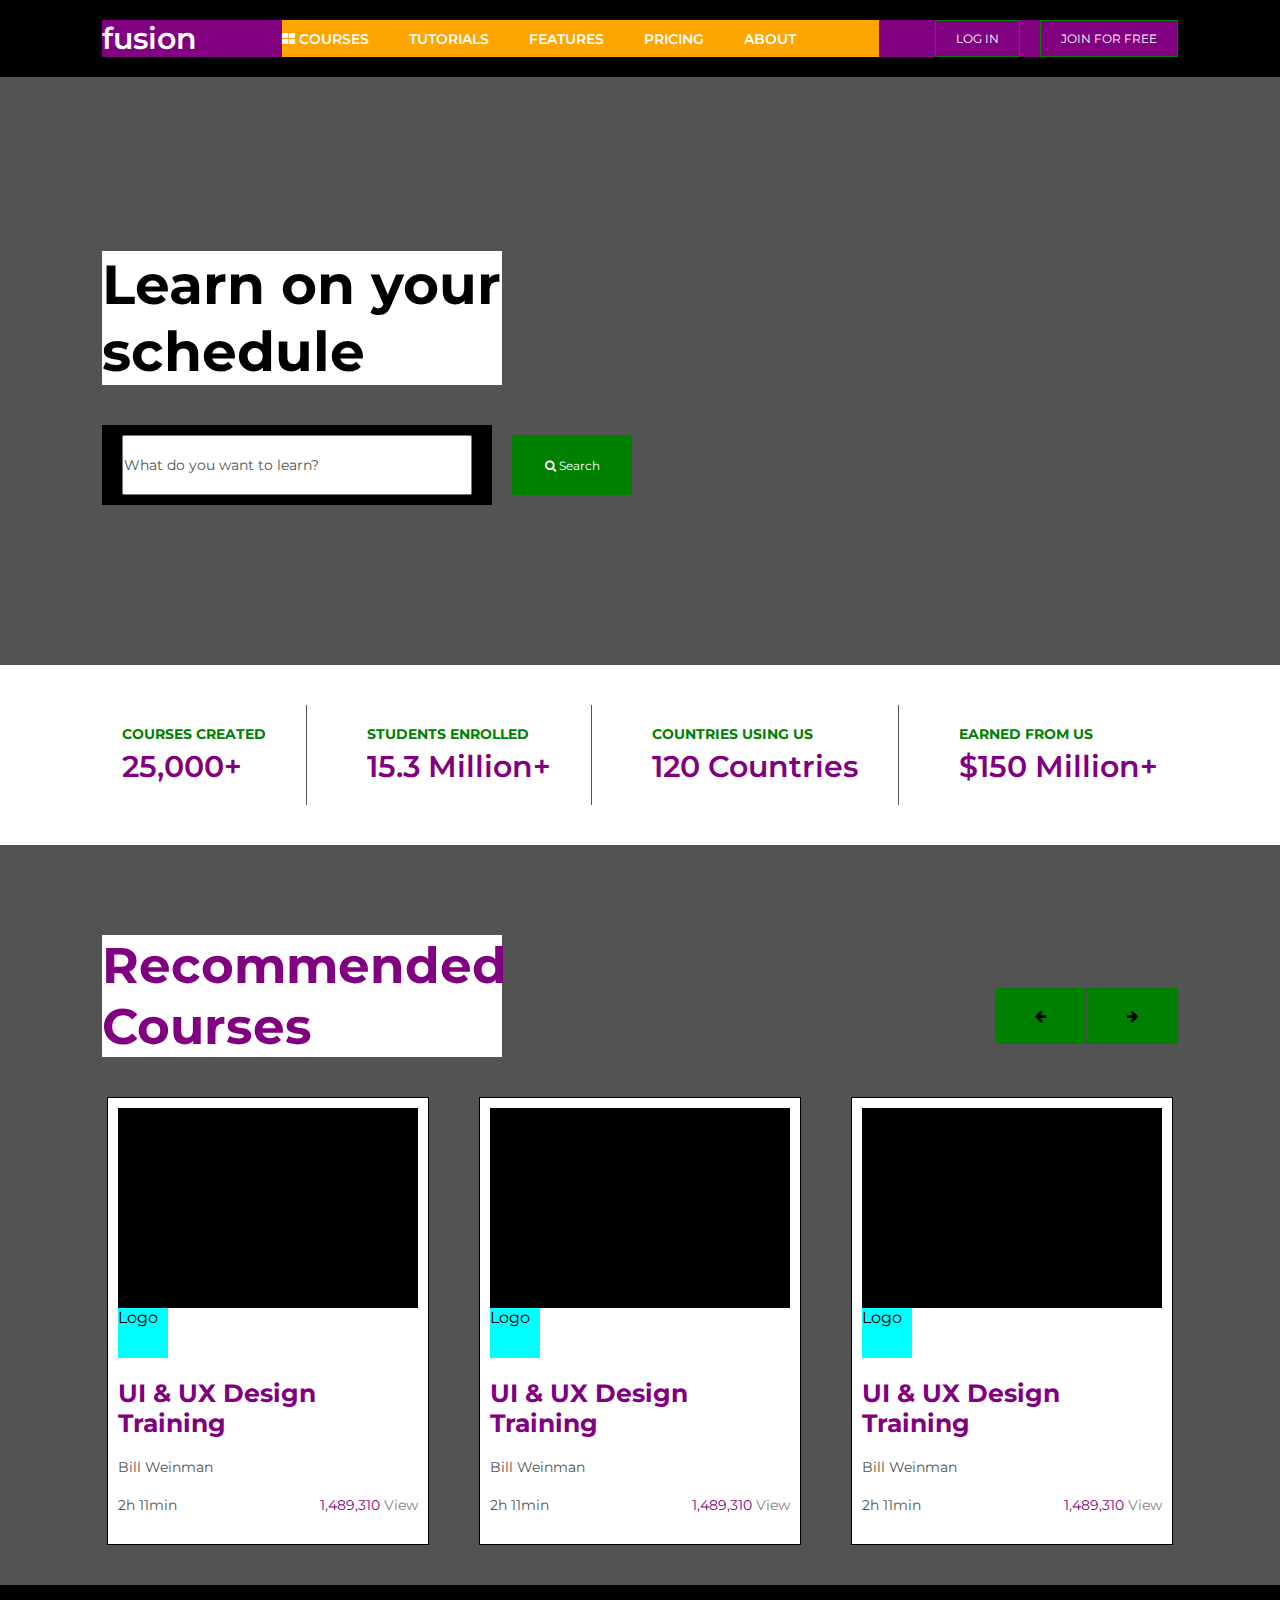
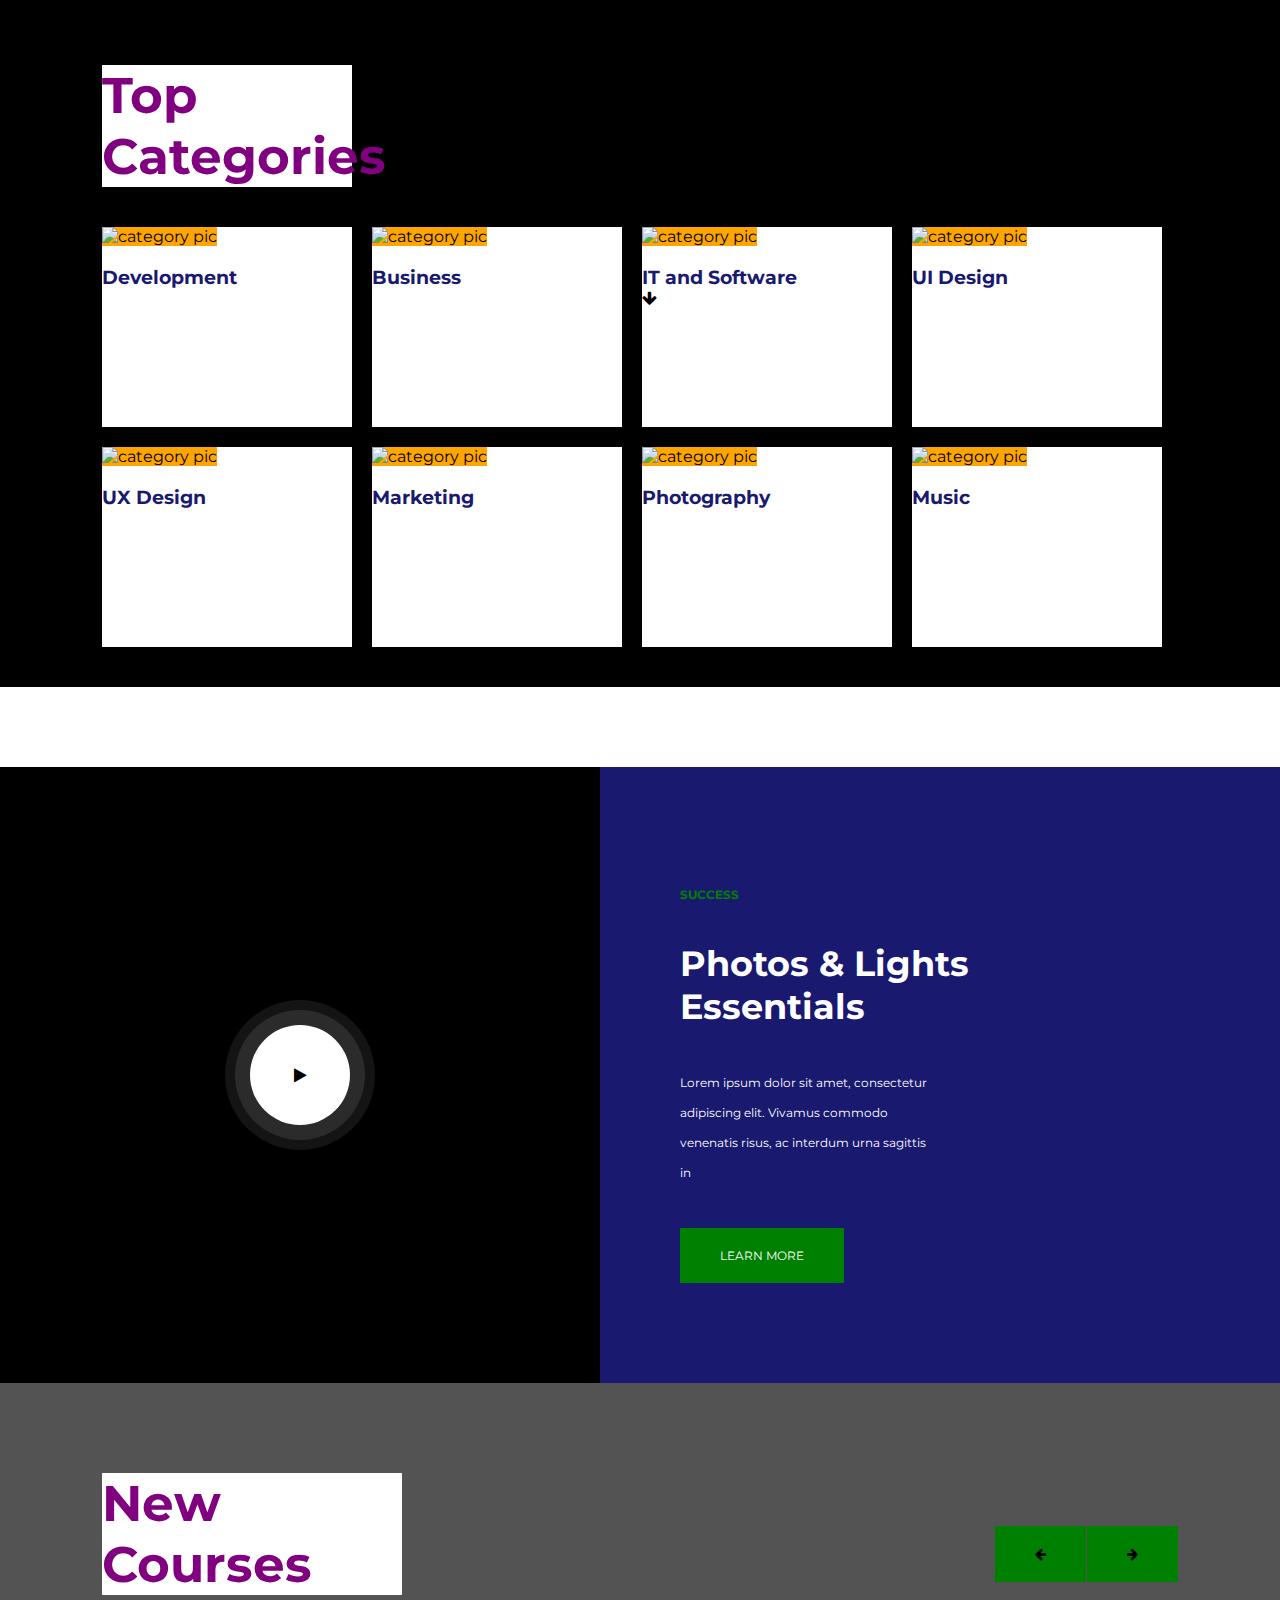
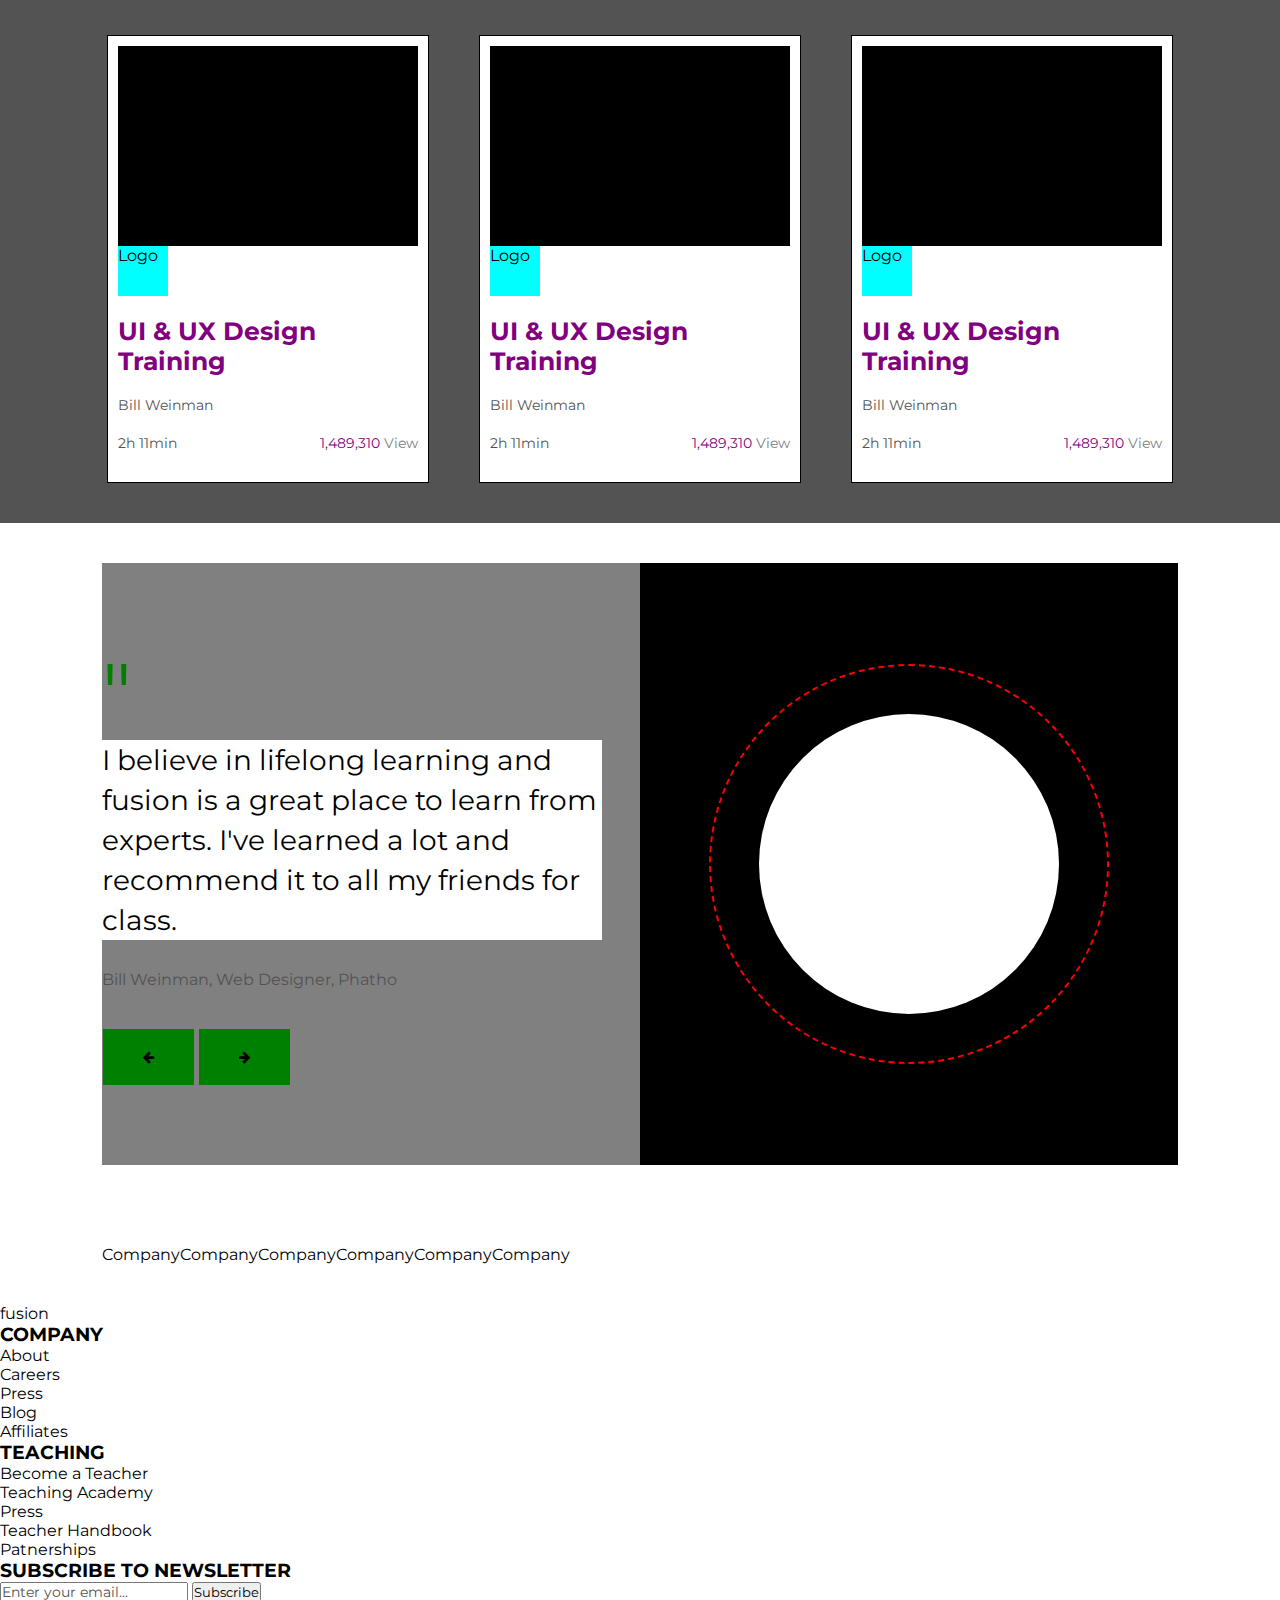
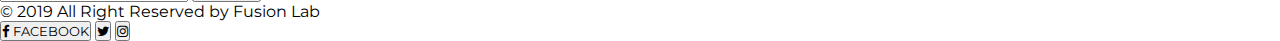
==== index.html @ 5fcda912 "feat: css additions" ====
<!DOCTYPE html>
<html>

<head>
    <meta charset="UTF-8" />
    <meta name="viewport" content="width=device-width, initial-scale=1.0" />
    <meta http-equiv="refresh" content="3" />
    <!-- Fonts -->
    <link rel="preconnect" href="https://fonts.googleapis.com">
    <link rel="preconnect" href="https://fonts.gstatic.com" crossorigin>
    <link href="https://fonts.googleapis.com/css2?family=Montserrat:wght@100;200;400;600&display=swap" rel="stylesheet">
    <!-- FontAwesome Icons-->
    <link rel="stylesheet" href="https://cdnjs.cloudflare.com/ajax/libs/font-awesome/4.7.0/css/font-awesome.min.css">
    <!-- CSS -->
    <link rel="stylesheet" href="css/index.css">

    <title>Fusion</title>
</head>

<body>
    <header>
        <nav>
            <div class="nav__div1">
                fusion
            </div>
            <div class="nav__links">
                <ul>
                    <li><span><i class="fa fa-th-large" aria-hidden="true"></i> COURSES</span></li>
                    <li>TUTORIALS</li>
                    <li>FEATURES</li>
                    <li>PRICING</li>
                    <li>ABOUT</li>
                    <li></li>
                </ul>
            </div>
            <div class="nav__buttons">
                <button>LOG IN</button>
                <button>JOIN FOR FREE</button>
            </div>
        </nav>
    </header>

    <section class="hero-section">
        <h1>Learn on your schedule</h1>
        <div class="hero-section__search-input">
            <div>
                <input type="text" placeholder="What do you want to learn?">
            </div>
            <button><i class="fa fa-search" aria-hidden="true"></i> Search</button>
        </div>
    </section>

    <section class="achieved-section">
        <div class="achieved-section__div1">
            <h4>COURSES CREATED</h4>
            <p>25,000+</p>
        </div>
        <div class="divider"></div>
        <div class="achieved-section__div1">
            <h4>STUDENTS ENROLLED</h4>
            <p>15.3 Million+</p>
        </div>
        <div class="divider"></div>
        <div class="achieved-section__div1">
            <h4>COUNTRIES USING US</h4>
            <p>120 Countries</p>
        </div>
        <div class="divider"></div>
        <div class="achieved-section__div1">
            <h4>EARNED FROM US</h4>
            <p>$150 Million+
            </p>
        </div>

    </section>

    <section class="recommended-section">
        <div class="recommended__slider-top">
            <h2>Recommended Courses</h2>
            <div>
                <button><i class="fa fa-arrow-left" aria-hidden="true"></i></button>
                <button><i class="fa fa-arrow-right" aria-hidden="true"></i></button>
            </div>
        </div>
        <div class="recommended__courses-slide">
            <div class="recommended__course-div">
                <div class="recommended__image">Image</div>
                <div class="recommended__logo">Logo</div>
                <div class="recommended__details">
                    <h3>UI & UX Design Training</h3>
                    <p>Bill Weinman</p>
                    <div>
                        <p>2h 11min</p>
                        <p style="color: purple;">1,489,310 <span style="color: gray;">View</span></p>
                    </div>
                </div>
            </div>
            <div class="recommended__course-div" style="margin: 0px 50px;">
                <div class="recommended__image">Image</div>
                <div class="recommended__logo">Logo</div>
                <div class="recommended__details">
                    <h3>UI & UX Design Training</h3>
                    <p>Bill Weinman</p>
                    <div>
                        <p>2h 11min</p>
                        <p style="color: purple;">1,489,310 <span style="color: gray;">View</span></p>
                    </div>
                </div>
            </div>
            <div class="recommended__course-div">
                <div class="recommended__image">Image</div>
                <div class="recommended__logo">Logo</div>
                <div class="recommended__details">
                    <h3>UI & UX Design Training</h3>
                    <p>Bill Weinman</p>
                    <div>
                        <p>2h 11min</p>
                        <p style="color: purple;">1,489,310 <span style="color: gray;">View</span></p>
                    </div>
                </div>
            </div>
        </div>
    </section>

    <section class="top-categories">
        <h2>Top Categories</h2>
        <div class="top-categries__grid-div">
            <div class="top-categries__card">
                <img src="images/category1.png" alt="category pic">
                <h3>Development</h3>
            </div>
            <div class="top-categries__card">
                <img src="images/category2.png" alt="category pic">
                <h3>Business</h3>
            </div>
            <div class="top-categries__card">
                <img src="images/category3.png" alt="category pic">
                <h3>IT and Software</h3>
                <div><i class="fa fa-arrow-down" aria-hidden="true"></i></div>
            </div>
            <div class="top-categries__card">
                <img src="images/category4.png" alt="category pic">
                <h3>UI Design</h3>
            </div>
            <div class="top-categries__card">
                <img src="images/category5.png" alt="category pic">
                <h3>UX Design</h3>
            </div>
            <div class="top-categries__card">
                <img src="images/category6.png" alt="category pic">
                <h3>Marketing</h3>
            </div>
            <div class="top-categries__card">
                <img src="images/category7.png" alt="category pic">
                <h3>Photography</h3>
            </div>
            <div class="top-categries__card">
                <img src="images/category8.png" alt="category pic">
                <h3>Music</h3>
            </div>
        </div>
    </section>

    <section class="sample-course">
        <div class="sample-course__div1">
            <div class="sample-course__play1">
                <div class="sample-course__play2">
                    <div class="sample-course__play3">
                        <i class="fa fa-play" aria-hidden="true"></i>
                    </div>
                </div>
            </div>
        </div>
        <div class="sample-course__div2">
            <h3>SUCCESS</h3>
            <h2>Photos & Lights Essentials</h2>
            <p>Lorem ipsum dolor sit amet, consectetur adipiscing elit.
                Vivamus commodo venenatis risus, ac interdum urna sagittis in</p>
            <button>LEARN MORE</button>
        </div>
    </section>

    <section class="new-courses-section">
        <div class="new-courses__slider-top">
            <h2>New Courses</h2>
            <div>
                <button><i class="fa fa-arrow-left" aria-hidden="true"></i></button>
                <button><i class="fa fa-arrow-right" aria-hidden="true"></i></button>
            </div>
        </div>
        <div class="new-courses__courses-slide">
            <div class="new-courses__course-div">
                <div class="new-courses__image">Image</div>
                <div class="new-courses__logo">Logo</div>
                <div class="new-courses__details">
                    <h3>UI & UX Design Training</h3>
                    <p>Bill Weinman</p>
                    <div>
                        <p>2h 11min</p>
                        <p style="color: purple;">1,489,310 <span style="color: gray;">View</span></p>
                    </div>
                </div>
            </div>
            <div class="new-courses__course-div" style="margin: 0px 50px;">
                <div class="new-courses__image">Image</div>
                <div class="new-courses__logo">Logo</div>
                <div class="new-courses__details">
                    <h3>UI & UX Design Training</h3>
                    <p>Bill Weinman</p>
                    <div>
                        <p>2h 11min</p>
                        <p style="color: purple;">1,489,310 <span style="color: gray;">View</span></p>
                    </div>
                </div>
            </div>
            <div class="new-courses__course-div">
                <div class="new-courses__image">Image</div>
                <div class="new-courses__logo">Logo</div>
                <div class="new-courses__details">
                    <h3>UI & UX Design Training</h3>
                    <p>Bill Weinman</p>
                    <div>
                        <p>2h 11min</p>
                        <p style="color: purple;">1,489,310 <span style="color: gray;">View</span></p>
                    </div>
                </div>
            </div>
        </div>
    </section>

    <section class="testimonial">
        <div class="testimonial__div1">
            <div id="quotes">"</div>
            <p>I believe in lifelong learning and fusion is a great place to learn
                from experts. I've learned a lot and recommend it to all my friends for class.

            </p>
            <div class="testimonial__user">Bill Weinman, Web Designer, Phatho</div>
            <div class="testimonial__buttons">
                <button><i class="fa fa-arrow-left" aria-hidden="true"></i></button>
                <button><i class="fa fa-arrow-right" aria-hidden="true"></i></button>
            </div>
        </div>
        <div class="testimonial__div2">
            <div class="testimonial__img-div1">
                <div class="testimonial__img-div2">

                </div>
            </div>
        </div>
    </section>

    <section class="companies">
        <div>Company</div>
        <div>Company</div>
        <div>Company</div>
        <div>Company</div>
        <div>Company</div>
        <div>Company</div>
    </section>


    <footer>
        <div class="footer__top">
            <div class="footer__div1">fusion</div>
            <div class="footer__div2">
                <h3>COMPANY</h3>
                <ul>
                    <li>About</li>
                    <li>Careers</li>
                    <li>Press</li>
                    <li>Blog</li>
                    <li>Affiliates</li>
                </ul>
            </div>
            <div class="footer__div3">
                <h3>TEACHING</h3>
                <ul>
                    <li>Become a Teacher</li>
                    <li>Teaching Academy</li>
                    <li>Press</li>
                    <li>Teacher Handbook</li>
                    <li>Patnerships</li>
                </ul>
            </div>
            <div>
                <h3>SUBSCRIBE TO NEWSLETTER</h3>
                <div>
                    <input type="email" placeholder="Enter your email...">
                    <button>Subscribe</button>
                </div>
            </div>
        </div>
        <div class="footer__bottom">
            <div>&copy 2019 All Right Reserved by <span>Fusion Lab</span></div>
            <button><span><i class="fa fa-facebook" aria-hidden="true"></i></span> FACEBOOK</button>
            <button><i class="fa fa-twitter" aria-hidden="true"></i></button>
            <button><i class="fa fa-instagram" aria-hidden="true"></i></button>
        </div>
    </footer>
</body>

</html>
---- css/index.css ----
*{
    padding: 0;
    margin: 0;
    box-sizing: border-box;
    font-family: 'Montserrat', sans-serif;
}
section{
    height: fit-content;
    padding: 40px 8vw;
}
header{
    padding: 20px 8vw;
    background-color: black;
    height: fit-content;
}

/* ####################### NAV SECTION ############### */
nav{
    display: flex;
    background-color: purple;
}
.nav__div1{
    flex: 0.3;
    color: #fff;
    font-size: 30px;
    font-weight: 600;
}
.nav__links{
    flex: 1;
    color: #fff;
    display: flex;
    background-color: orange;
}
.nav__links ul{
    display: flex;
    list-style: none;
    align-items: center;
}
.nav__links ul li{
    margin-right: 40px;
    font-weight: 600;
    font-size: 14px;
}
.nav__buttons{
    flex: 0.5;
    display: flex;
    align-items: center;
    justify-content: end;
}
.nav__buttons button{
    margin-left: 20px;
    padding: 10px 20px;
    border: 1px solid green;
    font-size: 12px;
    color: white;
    background-color: transparent;
}
/* ####################### HERO SECTION ############# */
.hero-section{
    background-color: #535353;
    height: fit-content;
}
.hero-section h1{
    background-color: #fff;
    font-size: 55px;
    margin-bottom: 40px;
    width: 400px;
    margin-top: 134px;
}
.hero-section__search-input{
    display: flex;
    align-items: center;
    margin-bottom: 120px;
}
.hero-section__search-input div{
    background-color: black;
    height: fit-content;
    padding: 10px 20px;
    margin-right: 20px;
}
.hero-section__search-input div input{
    height: 60px;
    width: 350px;
}
::placeholder{
    color: #535353;
    font-size: 14px;
}

.hero-section__search-input button{
    color: #fff;
    font-size: 12px;
    background-color: green;
    border: 0px;
    width: 120px;
    height: 60px;
}

/* ################### ACHIEVED SECTION ############### */
.achieved-section{
    /* background-color: #ccc; */
    display: flex;
    justify-content: space-evenly;
}

.achieved-section__div1 h4{
    color: green;
    font-size: 14px;
    margin-bottom: 5px;
    margin-top: 20px;
}
.achieved-section__div1 p{
    color: purple;
    font-size: 30px;
    font-weight: 600;

}
.divider{
    height: 50px;
    width: 1px;
    background-color: #535353;
    height: 100px;
    margin: 0px 40px 0px 20px;
}
/* ####################### RECOMMENDED SECTION ############### */
.recommended-section{
    background-color: #535353;
}
.recommended__slider-top{
    display: flex;
    justify-content: space-between;
    margin-top: 50px;
}
.recommended__slider-top h2{
    color: purple;
    font-size: 50px;
    width: 400px;
    background-color: #fff;
    margin-bottom: 40px;
}
.recommended__slider-top div button{
    padding: 20px 40px;
    background-color: green;
    border: 0px;
    margin-left:1px;
}
.recommended__slider-top div{
    display:  flex;
    align-items: center;
}
.recommended__courses-slide{
    display: flex;
    justify-content: center;
}

.recommended__course-div{
    padding: 10px;
    border: 1px solid #000;
    background-color: #fff;

}
.recommended__image{
    background-color: #000;
    height: 200px;
    width: 300px;
}
.recommended__logo{
    background-color: aqua;
    width: 50px;
    height: 50px;
}
.recommended__details h3{
    margin-top: 20px;
    margin-bottom: 20px;
    color: purple;
    font-size: 25px;
    width: 200px;
}
.recommended__details p{
    margin-bottom: 20px;
    color: #535353;
    font-size: 14px;

}
.recommended__details div{
    display: flex;
    justify-content: space-between;
}

/* ################## TOP CATEGORIES ################ */
.top-categories{
    background-color: black;
    padding-top: 80px;
}
.top-categories h2{
    color: purple;
    font-size: 50px;
    background-color: #fff;
    width: 250px;
    margin-bottom: 40px;
}
.top-categries__grid-div{
    display: grid;
    grid-template-columns: 250px 250px 250px 250px;
    grid-template-rows: 200px 200px;
    gap: 20px;
}
.top-categries__card{
    background-color: #fff;

}
.top-categries__card img{
    background-color: orange;
    width: 50px;
    height: 50px;
    margin-bottom: 20px;
}
.top-categries__card h3{
    color: midnightblue;

}

/* ################### SAMPLE COURSE ###################### */
.sample-course{
    margin-top: 80px;
    background-color: purple;
    display: flex;
    padding: 0px;
}
.sample-course__div1{
    flex: 1;
    background-color: #000;
    display: flex;
    align-items: center;
    justify-content: center;
}
.sample-course__play1{
    width: 150px;
    height: 150px;
    border-radius: 150px;
    background-color: rgba(255,255,255, 0.08);
    display: flex;
    align-items: center;
    justify-content: center;
}
.sample-course__play2{
    width: 130px;
    height: 130px;
    border-radius: 130px;
    background-color: rgba(255,255,255, 0.1);
    display: flex;
    align-items: center;
    justify-content: center;
}
.sample-course__play3{
    width: 100px;
    height: 100px;
    border-radius: 100px;
    background-color: rgba(255,255,255, 1);
    display: flex;
    align-items: center;
    justify-content: center;
}
.sample-course__div2{
    flex: 1;
    background-color: midnightblue;
    padding-left: 80px;
}
.sample-course__div2 h3{
    color: green;
    margin-top: 120px;
    font-size: 12px;
    margin-bottom: 40px;
}
.sample-course__div2 h2{
    color: #fff;
    margin-top: 30px;
    font-size: 35px;
    margin-bottom: 40px;
    width: 300px;
}
.sample-course__div2 p{
    color: #fff;
    font-size: 12px;
    margin-bottom: 40px;
    line-height: 30px;
    width: 250px;
}
.sample-course__div2 button{
    color: #fff;
    font-size: 12px;
    margin-bottom: 100px;
    background-color: green;
    padding: 20px 40px;
    border: 0px;
}

/* ####################### NEW COURSES SECTION ############### */
.new-courses-section{
    background-color: #535353;
}
.new-courses__slider-top{
    display: flex;
    justify-content: space-between;
    margin-top: 50px;
}
.new-courses__slider-top h2{
    color: purple;
    font-size: 50px;
    width: 300px;
    background-color: #fff;
    margin-bottom: 40px;
}
.new-courses__slider-top div button{
    padding: 20px 40px;
    background-color: green;
    border: 0px;
    margin-left:1px;
}
.new-courses__slider-top div{
    display:  flex;
    align-items: center;
}
.new-courses__courses-slide{
    display: flex;
    justify-content: center;
}

.new-courses__course-div{
    padding: 10px;
    border: 1px solid #000;
    background-color: #fff;

}
.new-courses__image{
    background-color: #000;
    height: 200px;
    width: 300px;
}
.new-courses__logo{
    background-color: aqua;
    width: 50px;
    height: 50px;
}
.new-courses__details h3{
    margin-top: 20px;
    margin-bottom: 20px;
    color: purple;
    font-size: 25px;
    width: 200px;
}
.new-courses__details p{
    margin-bottom: 20px;
    color: #535353;
    font-size: 14px;

}
.new-courses__details div{
    display: flex;
    justify-content: space-between;
}

/* ################# TESTIMONIAL SECTION ########## */
.testimonial{
    /* background-color: #000; */
    display: flex;

}
.testimonial__div1{
    flex: 1;
    background-color: gray;
}
.testimonial__div2{
    flex: 1;
    background-color: #000;
}

#quotes{
    font-size: 80px;
    color: green;
    margin-top: 80px;
}
.testimonial__div1 p{
    font-size: 28px;
    line-height: 40px;
    background-color: #fff;
    width: 500px;
    margin-bottom: 30px;
}
.testimonial__user{
    color: #535353;
    font-size: 16px;
    margin-bottom: 40px;
}
.testimonial__buttons button{
    padding: 20px 40px;
    background-color: green;
    border: 0px;
    margin-left:1px;
    margin-bottom: 80px;
}
.testimonial__div2{
    display: flex;
    align-items: center;
    justify-content: center;
}
.testimonial__img-div1{
    width: 400px;
    height: 400px;
    border-radius: 400px;
    border: 2px dashed red;
    display: flex;
    align-items: center;
    justify-content: center;
}
.testimonial__img-div2{
    width: 300px;
    height: 300px;
    border-radius: 300px;
    background-color: rgba(255,255,255, 1);
}

/* ################### COMPANIES SECTION ############## */
.companies{
    display: flex;
}
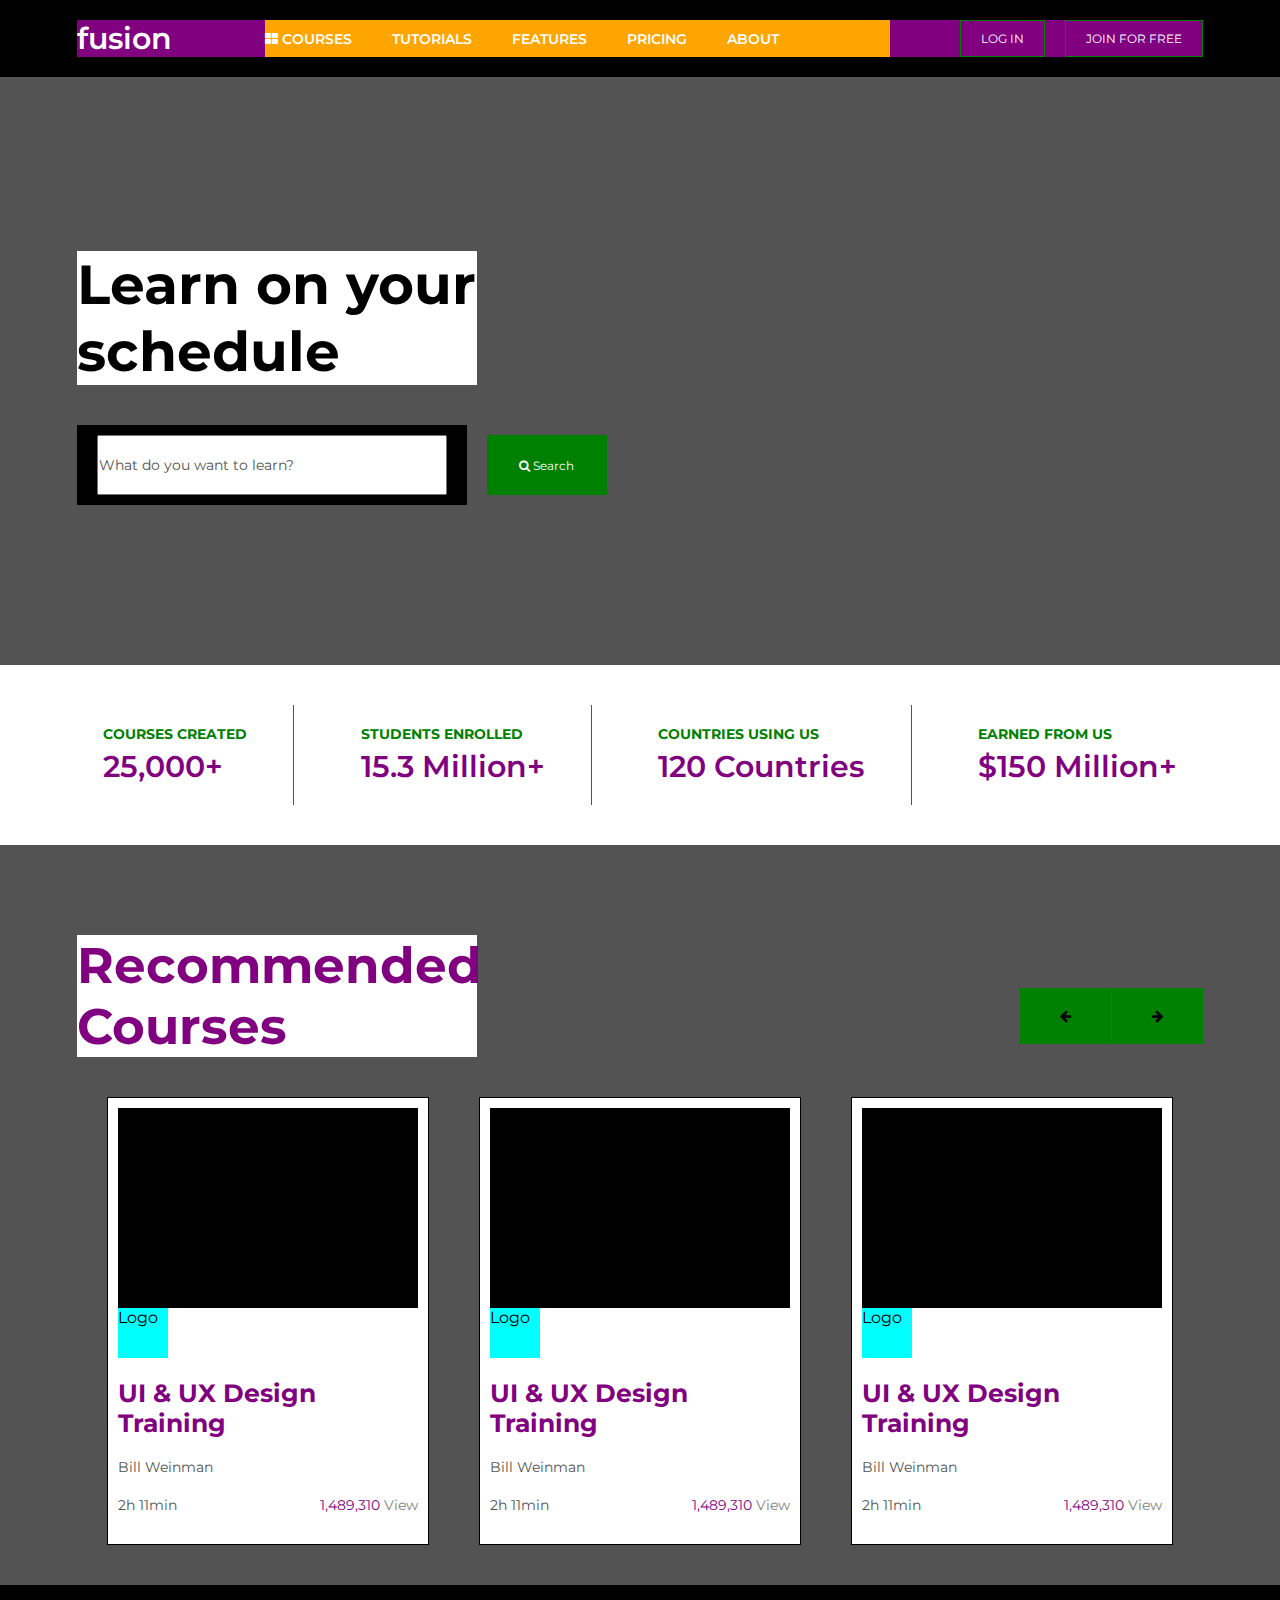
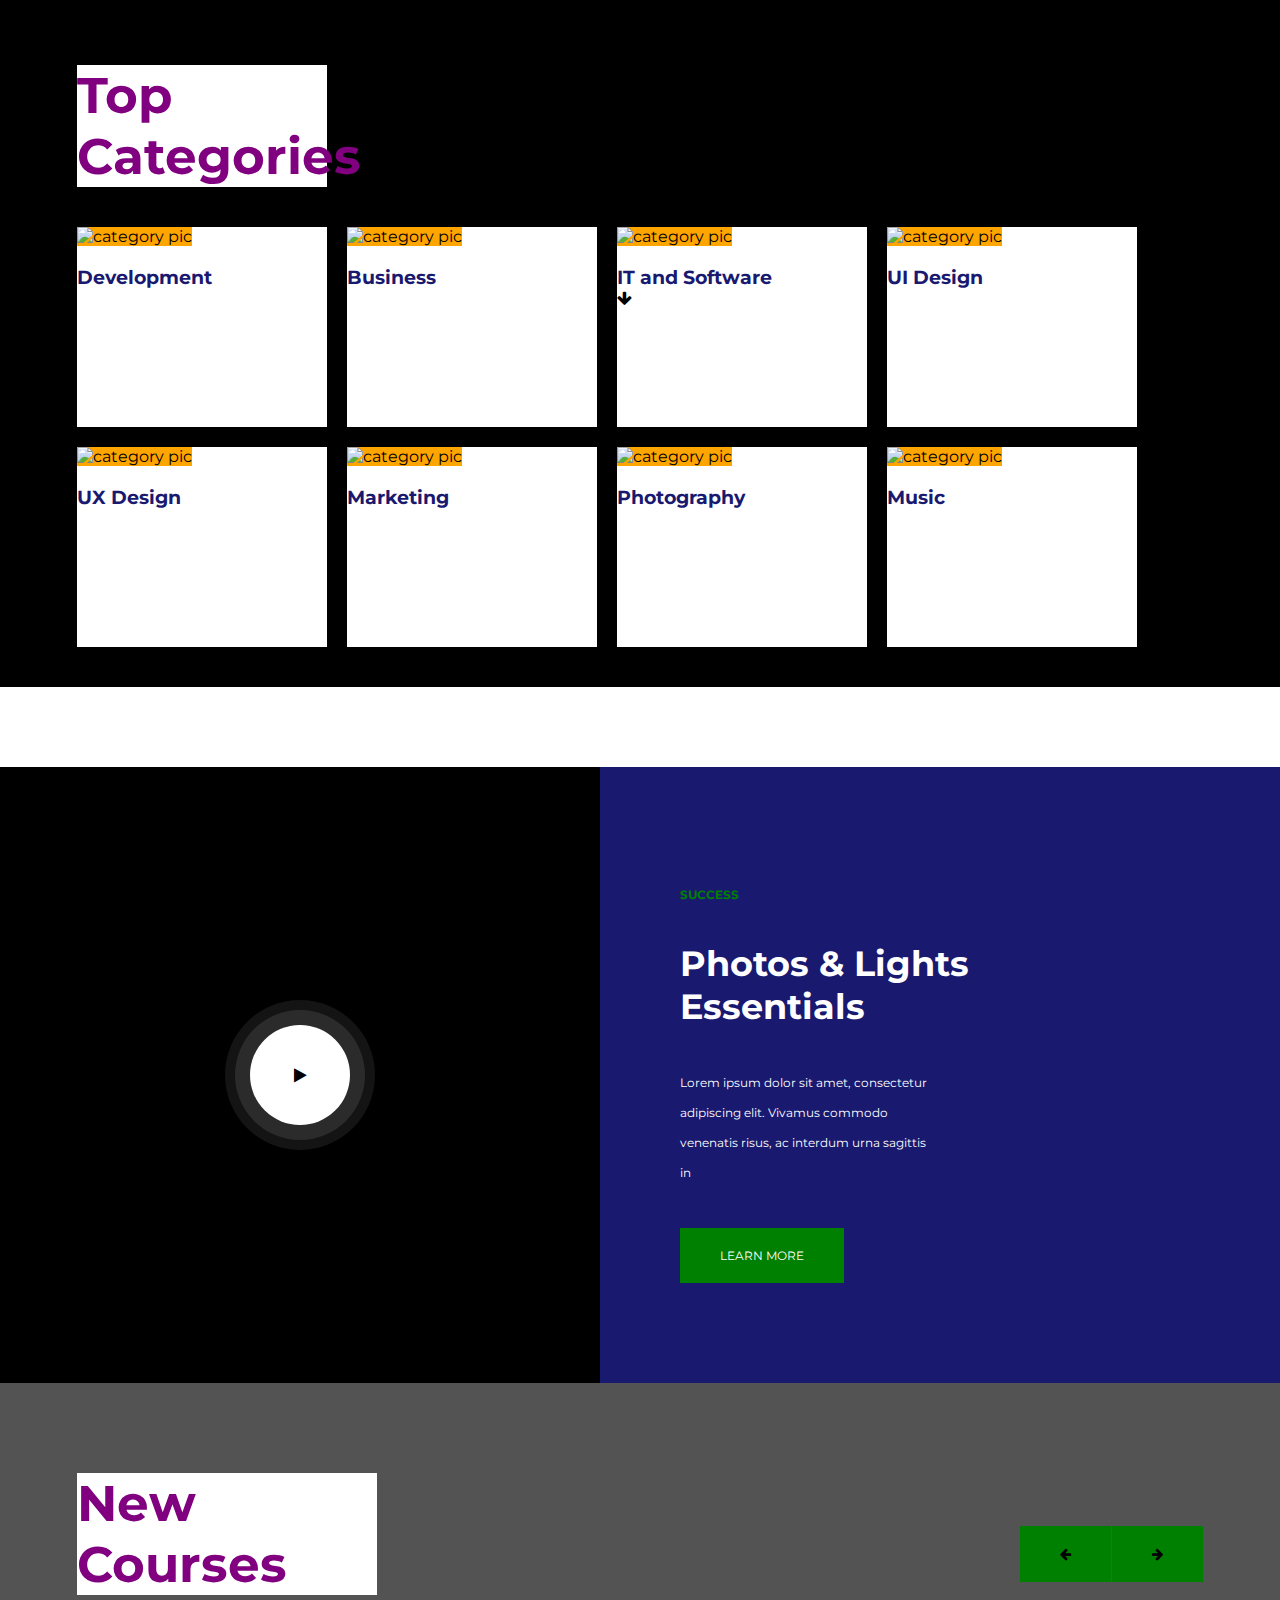
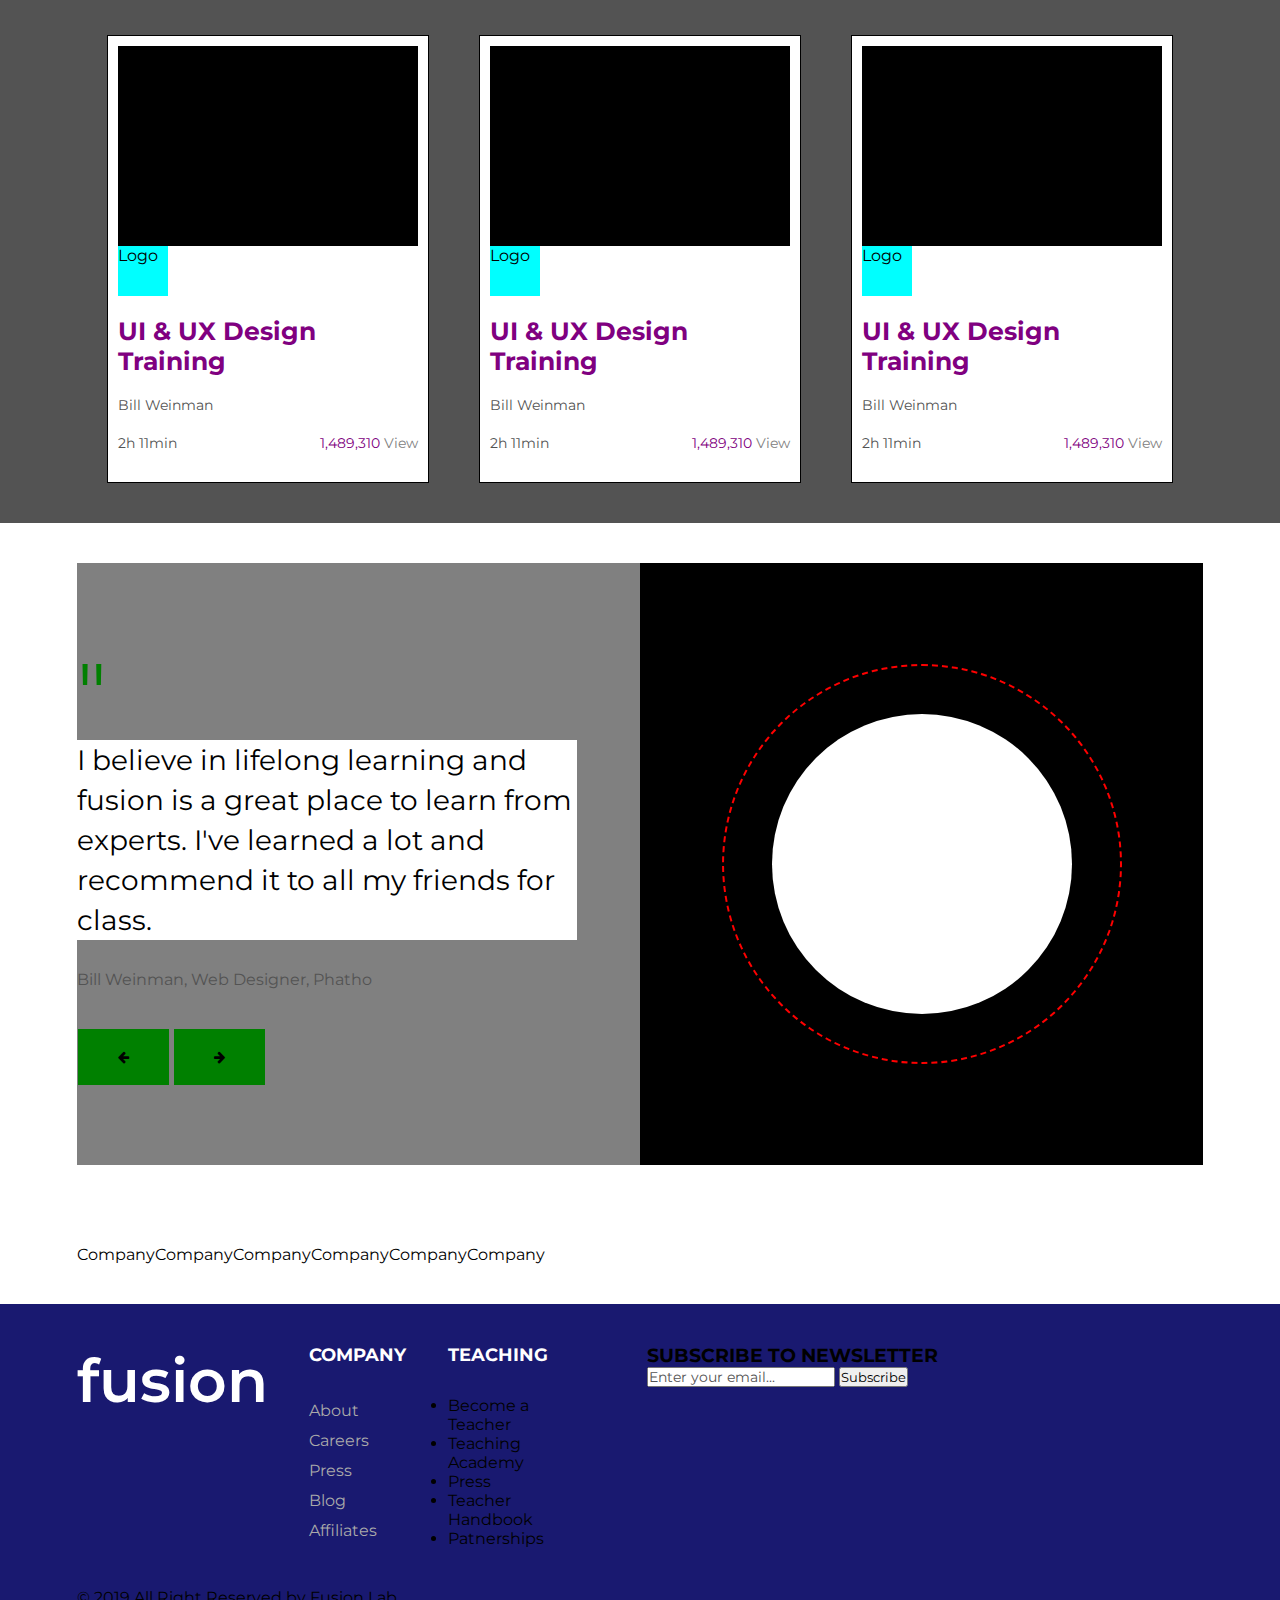
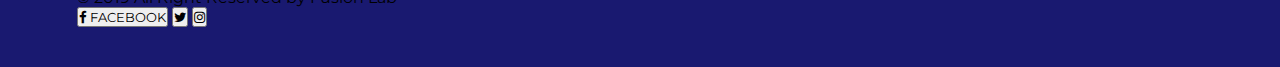
==== commit 66f459fc: "css additions" ====
--- a/index.html
+++ b/index.html
@@ -283,7 +283,7 @@
                     <li>Patnerships</li>
                 </ul>
             </div>
-            <div>
+            <div class="footer__div4">
                 <h3>SUBSCRIBE TO NEWSLETTER</h3>
                 <div>
                     <input type="email" placeholder="Enter your email...">
--- a/css/index.css
+++ b/css/index.css
@@ -6,10 +6,10 @@
 }
 section{
     height: fit-content;
-    padding: 40px 8vw;
+    padding: 40px 6vw;
 }
 header{
-    padding: 20px 8vw;
+    padding: 20px 6vw;
     background-color: black;
     height: fit-content;
 }
@@ -423,4 +423,45 @@
 /* ################### COMPANIES SECTION ############## */
 .companies{
     display: flex;
+}
+
+/* ######################## FOOTER ################################  */
+footer{
+    padding: 40px 6vw;
+    background-color: midnightblue;
+}
+.footer__top{
+    display: flex;
+    margin-bottom: 40px;
+}
+.footer__div1{
+    flex: 0.25;
+    color: #fff;
+    font-size: 60px;
+    font-weight: 600;
+}
+.footer__div2{
+    flex: 0.15;
+}
+.footer__div2 h3{
+    color: #fff;
+    font-size: 18px;
+    margin-bottom: 30px;
+}
+.footer__div2 ul{
+    color: #aaa;
+    list-style: none;
+    line-height: 30px;
+}
+.footer__div3{
+    flex: 0.15;
+    margin-right: 60px;
+}
+.footer__div3 h3{
+    color: #fff;
+    margin-bottom: 30px;
+    font-size: 18px;
+}
+.footer__div4{
+    flex: 0.6;
 }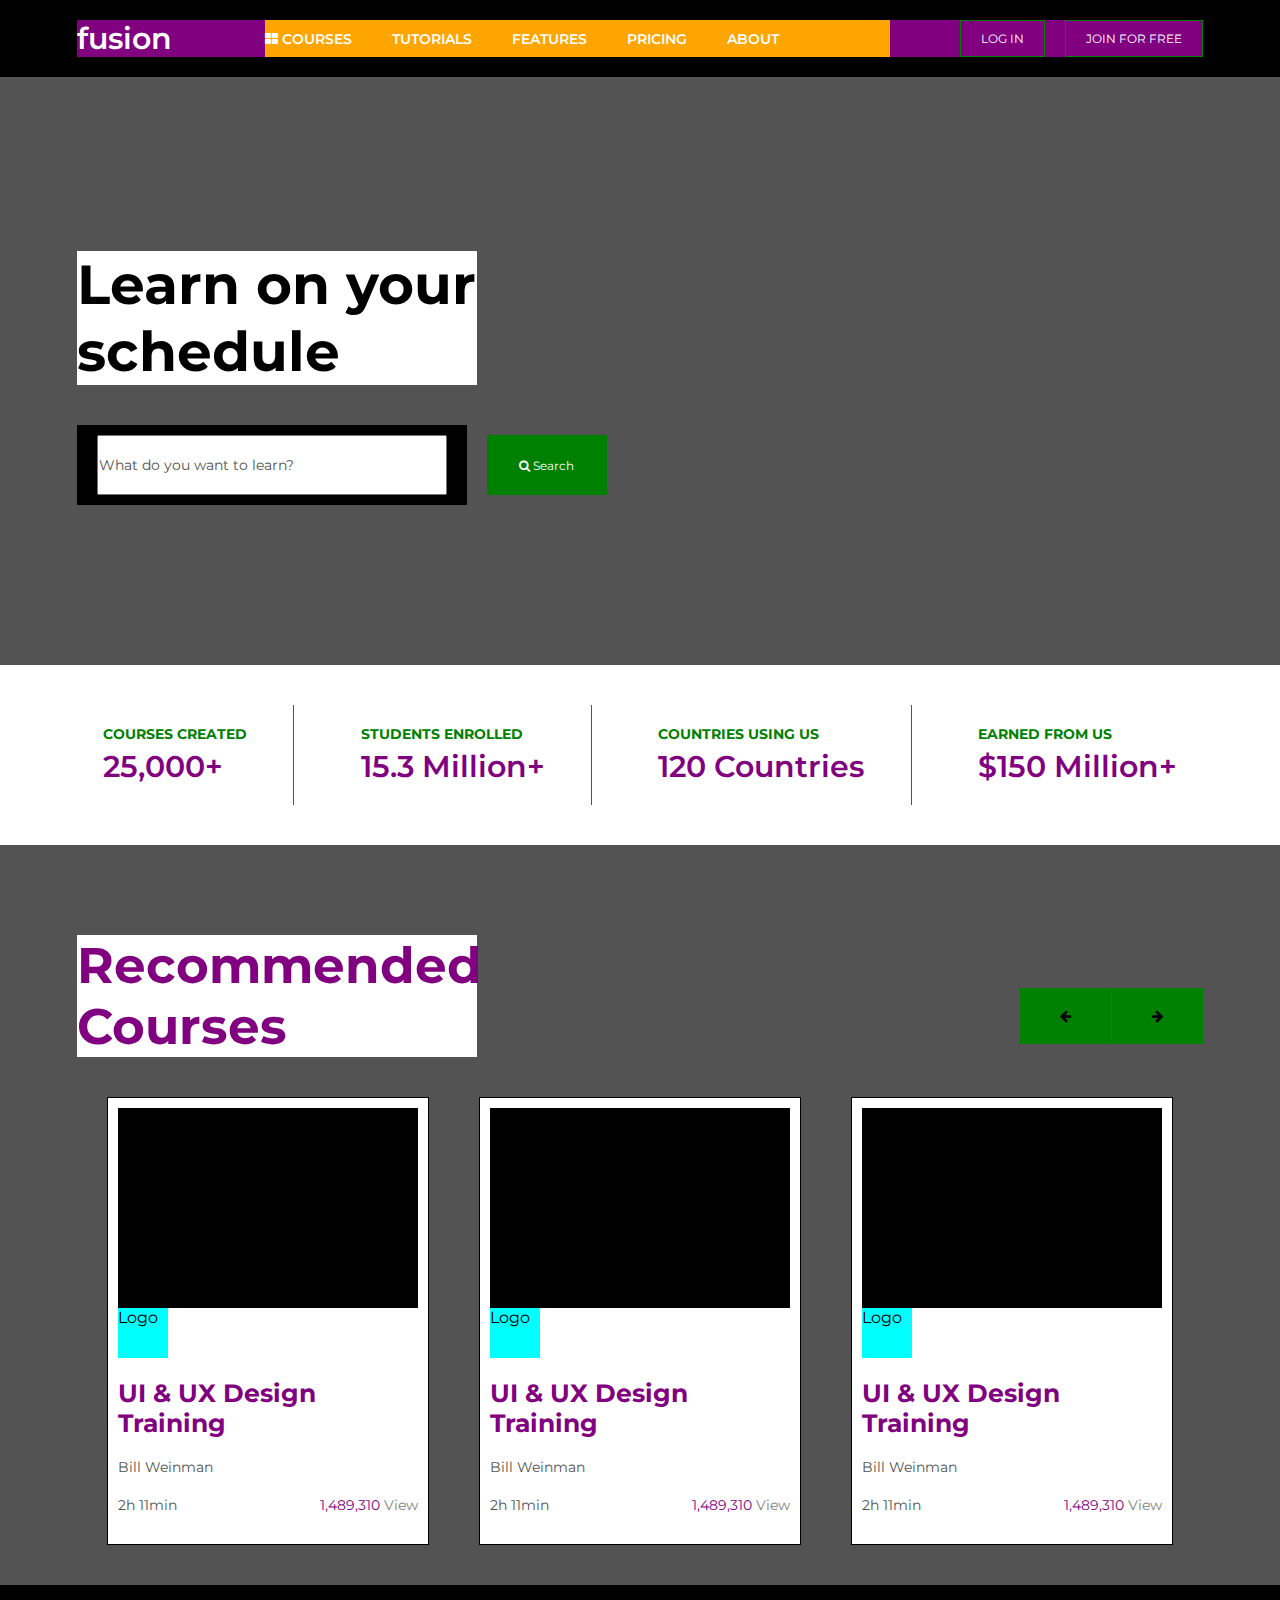
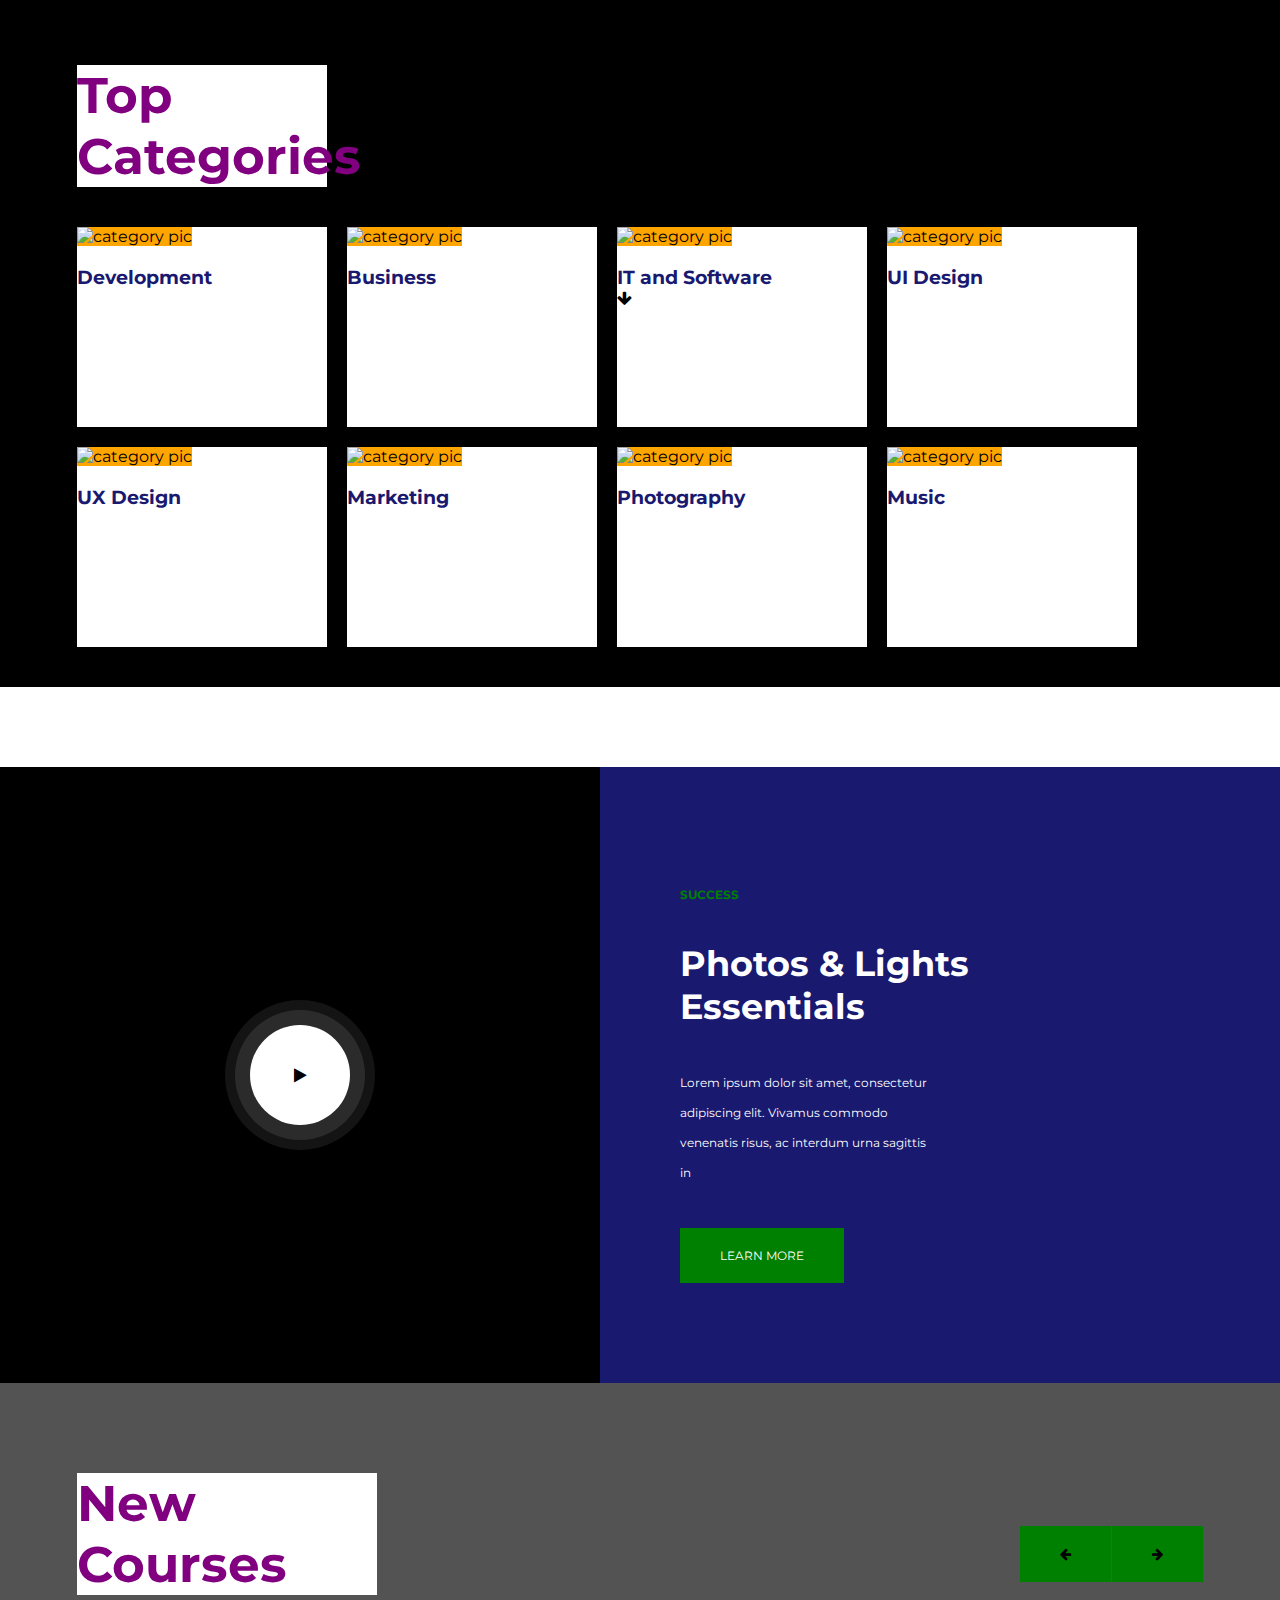
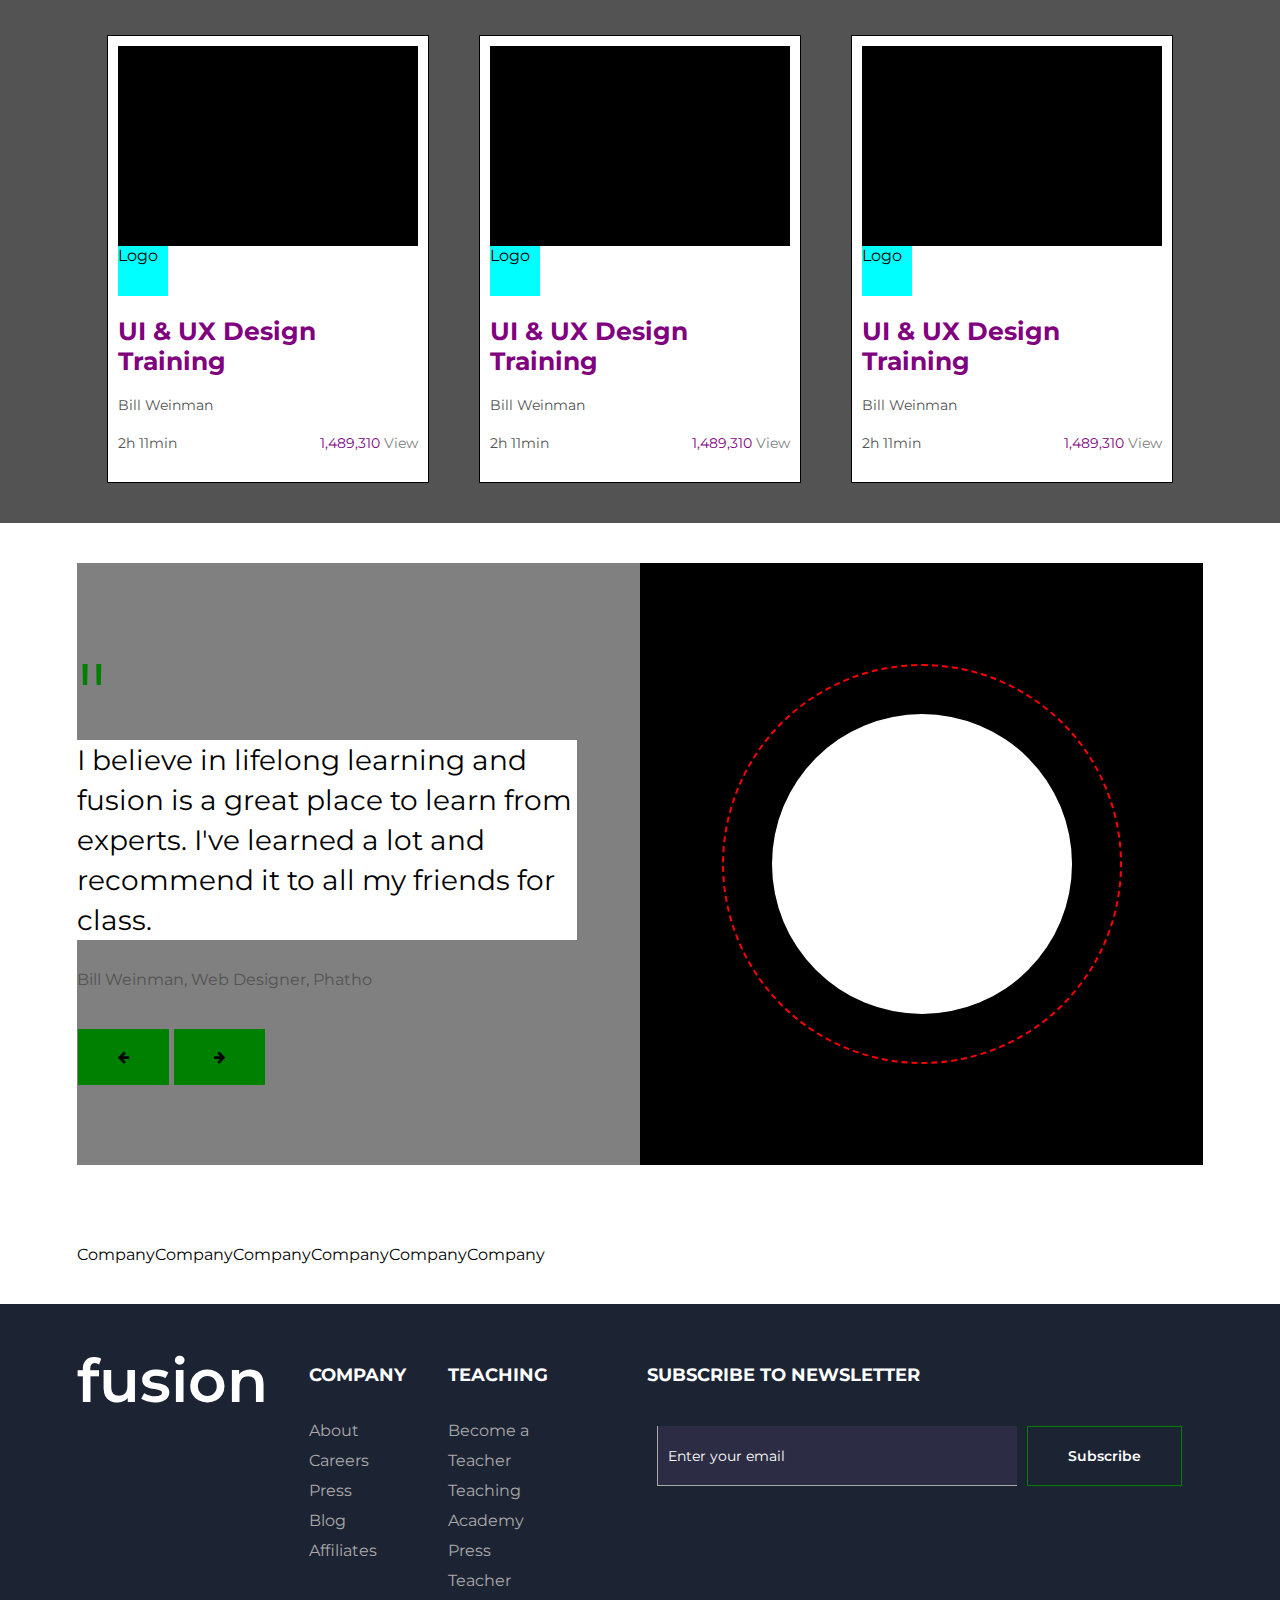
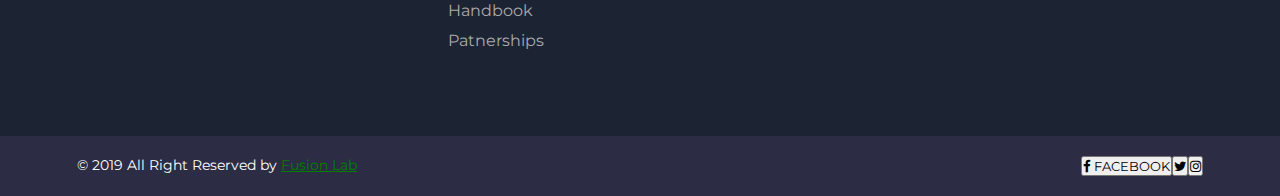
==== commit 8d732afc: "feat: footer improv" ====
--- a/index.html
+++ b/index.html
@@ -285,17 +285,19 @@
             </div>
             <div class="footer__div4">
                 <h3>SUBSCRIBE TO NEWSLETTER</h3>
-                <div>
-                    <input type="email" placeholder="Enter your email...">
+                <div class="footer__input">
+                    <input type="email" placeholder="Enter your email">
                     <button>Subscribe</button>
                 </div>
             </div>
         </div>
         <div class="footer__bottom">
-            <div>&copy 2019 All Right Reserved by <span>Fusion Lab</span></div>
+            <div>&copy 2019 All Right Reserved by <span style="color: green; text-decoration: underline;">Fusion Lab</span></div>
+            <div class="footer__buttons">
             <button><span><i class="fa fa-facebook" aria-hidden="true"></i></span> FACEBOOK</button>
             <button><i class="fa fa-twitter" aria-hidden="true"></i></button>
             <button><i class="fa fa-instagram" aria-hidden="true"></i></button>
+            </div>
         </div>
     </footer>
 </body>
--- a/css/index.css
+++ b/css/index.css
@@ -427,12 +427,18 @@
 
 /* ######################## FOOTER ################################  */
 footer{
+    background-color: #1c2434;
+}
+.footer__top{
     padding: 40px 6vw;
-    background-color: midnightblue;
-}
-.footer__top{
-    display: flex;
-    margin-bottom: 40px;
+    display: flex;
+    margin-bottom: 40px;
+}
+.footer__bottom{
+    background-color: #2c2c44;
+    padding: 20px 6vw;
+    display: flex;
+    justify-content: space-between;
 }
 .footer__div1{
     flex: 0.25;
@@ -444,6 +450,7 @@
     flex: 0.15;
 }
 .footer__div2 h3{
+    margin-top: 20px;
     color: #fff;
     font-size: 18px;
     margin-bottom: 30px;
@@ -458,10 +465,66 @@
     margin-right: 60px;
 }
 .footer__div3 h3{
+    margin-top: 20px;
     color: #fff;
     margin-bottom: 30px;
     font-size: 18px;
 }
+.footer__div3 ul{
+    color: #aaa;
+    list-style: none;
+    line-height: 30px;
+}
 .footer__div4{
     flex: 0.6;
+}
+.footer__div4 h3{
+    margin-top: 20px;
+    color: #fff;
+    margin-bottom: 30px;
+    font-size: 18px;
+}
+.footer__input{
+    /* background-color: #302c44; */
+    padding: 10px;
+    /* border: 1px solid #fff; */
+    width: fit-content;
+    display: flex;
+}
+.footer__input input{
+    background-color: #2c2c44;
+    padding: 10px;
+    border: 0px;
+    border-left: 1px solid #aaa;
+    border-bottom: 1px solid #aaa;
+    width: 360px;
+    height: 60px;
+    margin-right: 10px;
+    
+}
+.footer__input ::placeholder{
+    color: #fff;
+    font-weight: 400;
+    font-size: 14px;
+}
+.footer__input button{
+    background-color: #1c2434;
+    padding: 20px 40px;
+    border: 1px solid green;
+    color: #fff;
+    font-weight: 600;  
+    font-size: 14px;  
+}
+.footer__bottom div{
+    color: #fff;
+    font-size: 14px;
+}
+
+.footer__buttons{
+    display: flex;
+    justify-content: end;
+}
+.footer__buttons button {
+    
+    justify-content: end;
 }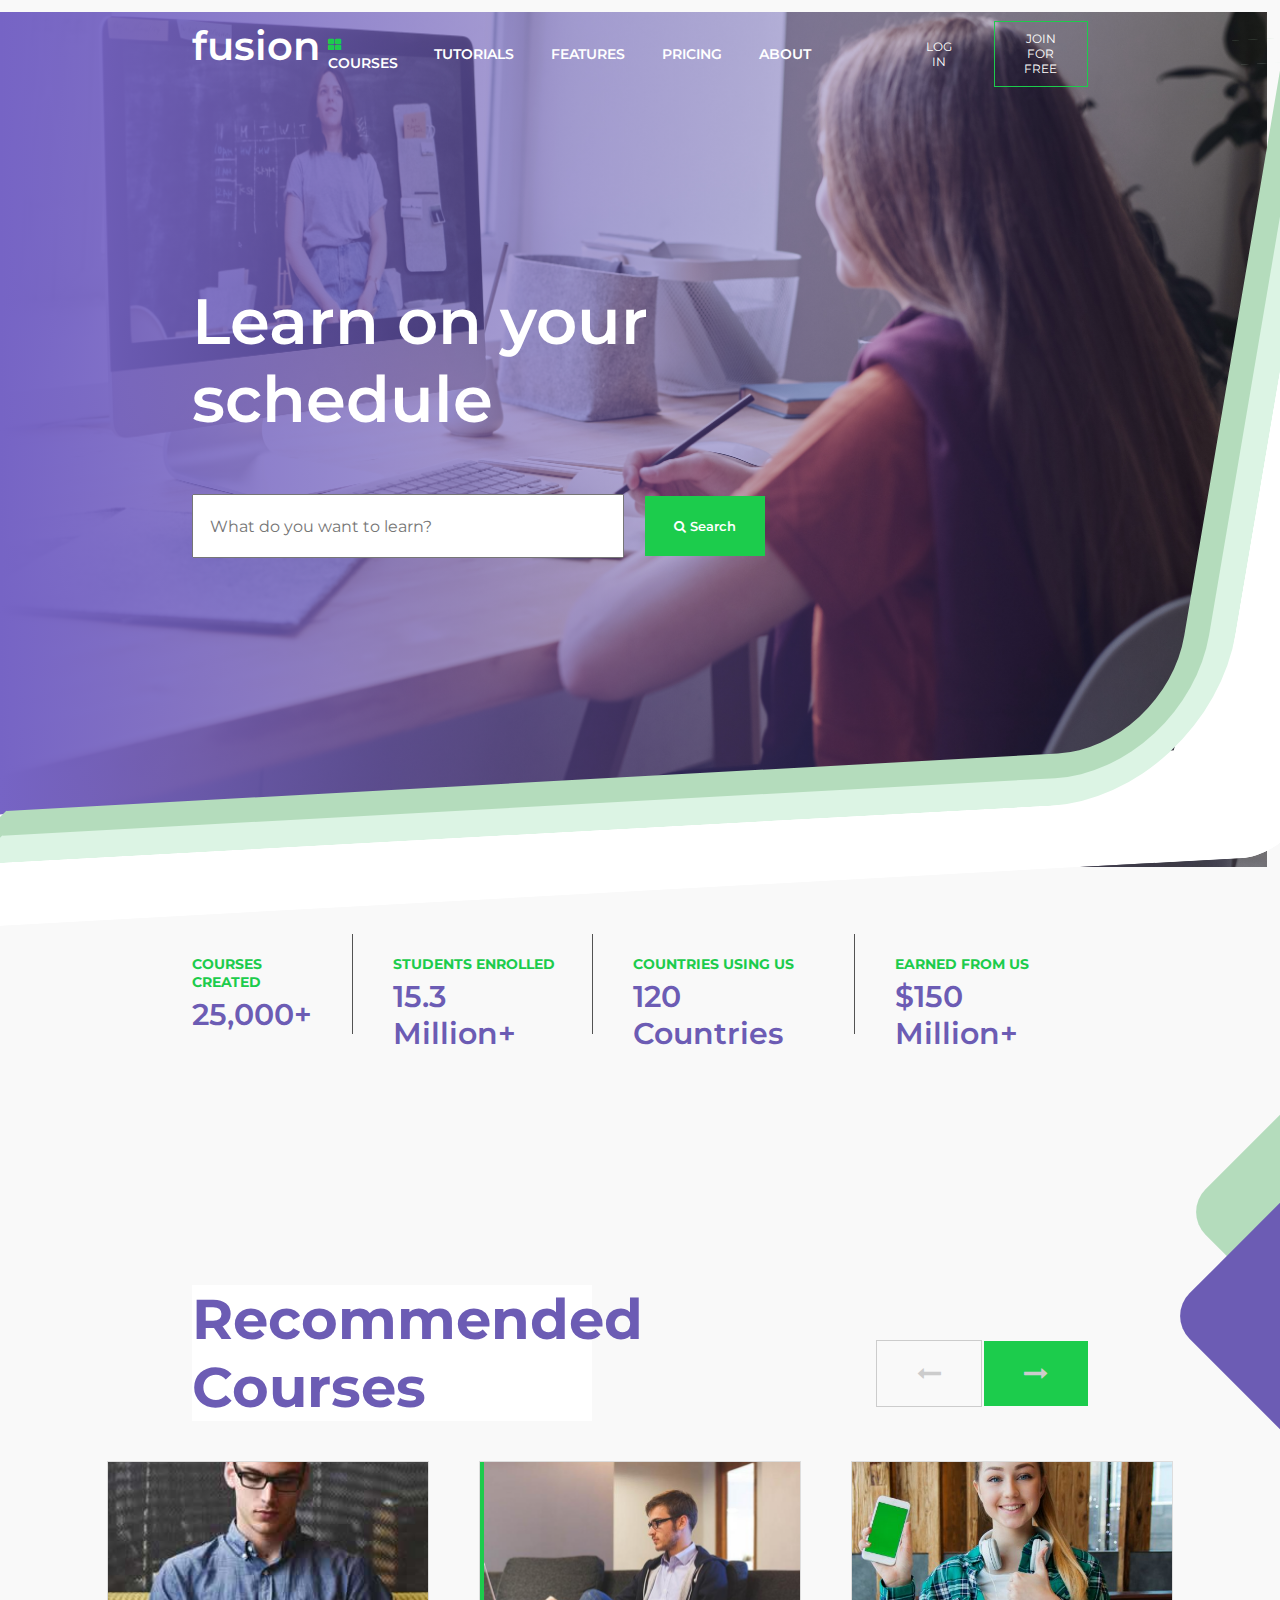
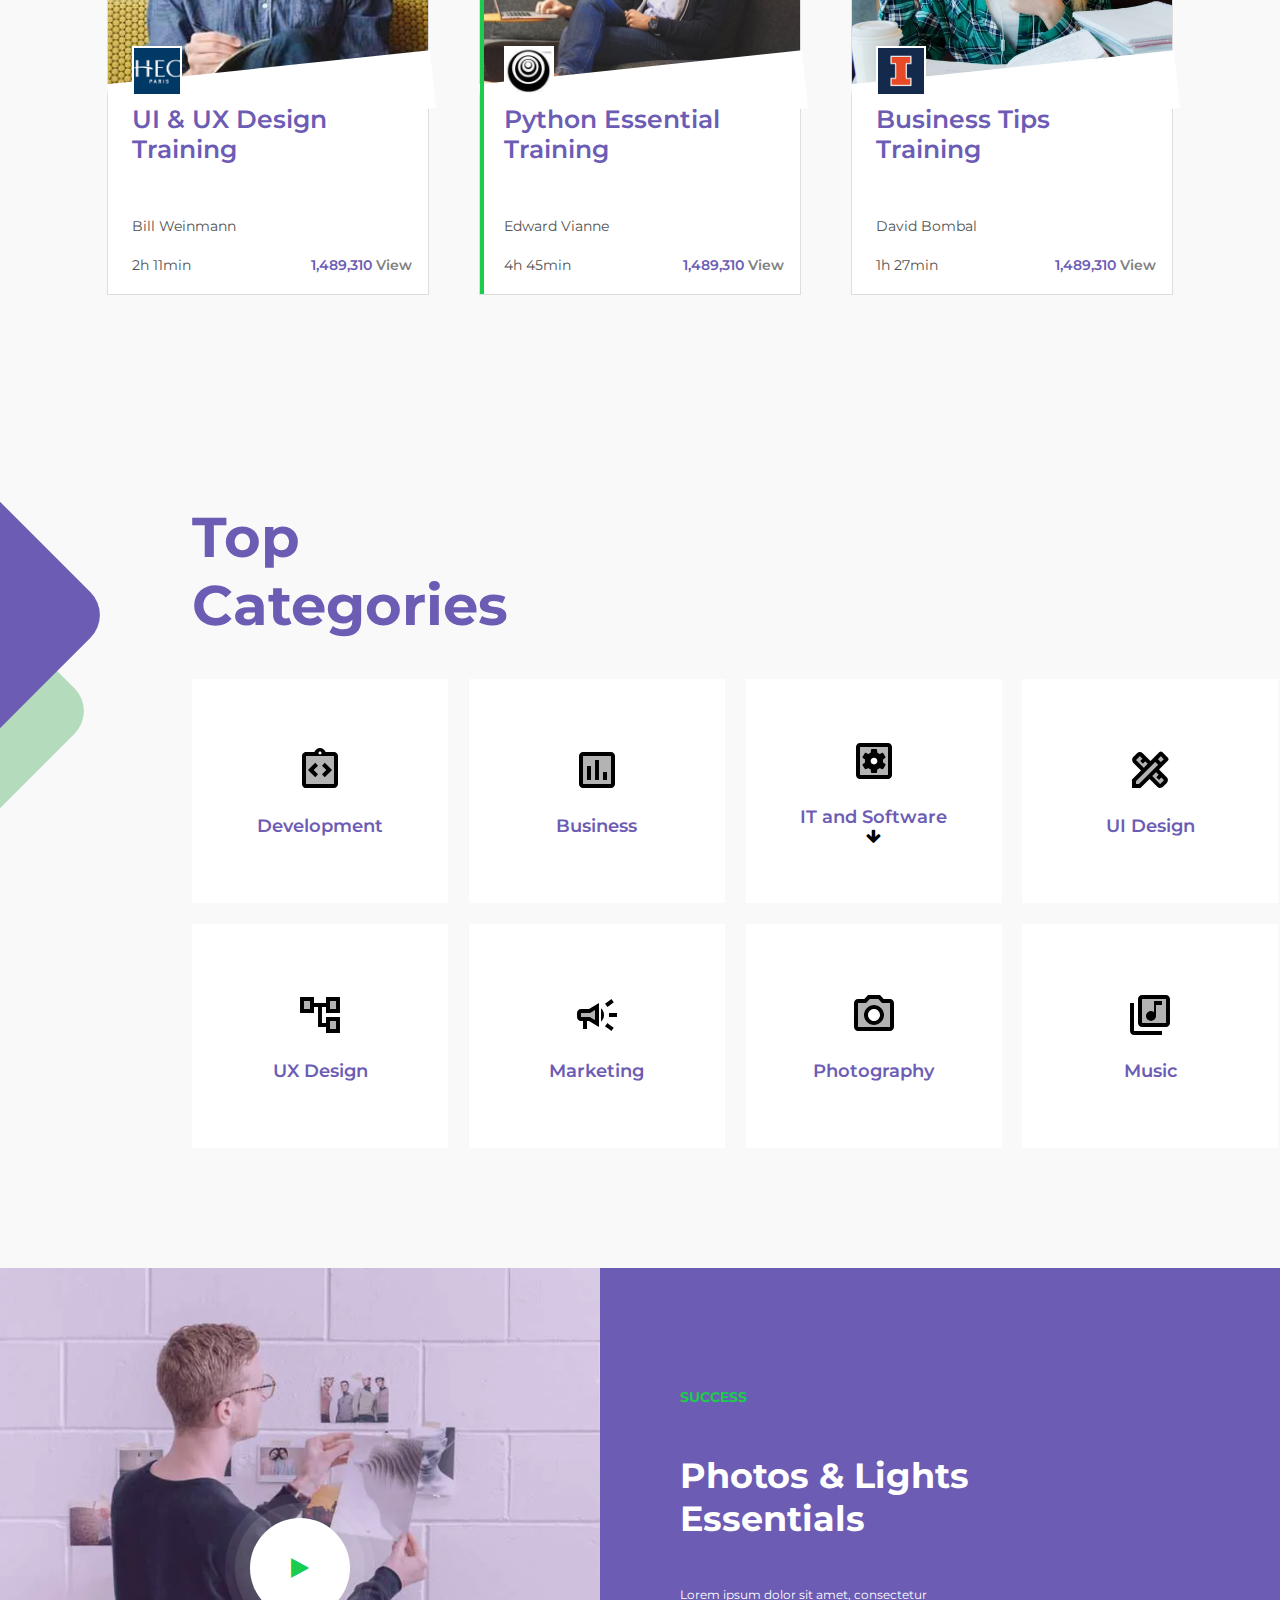
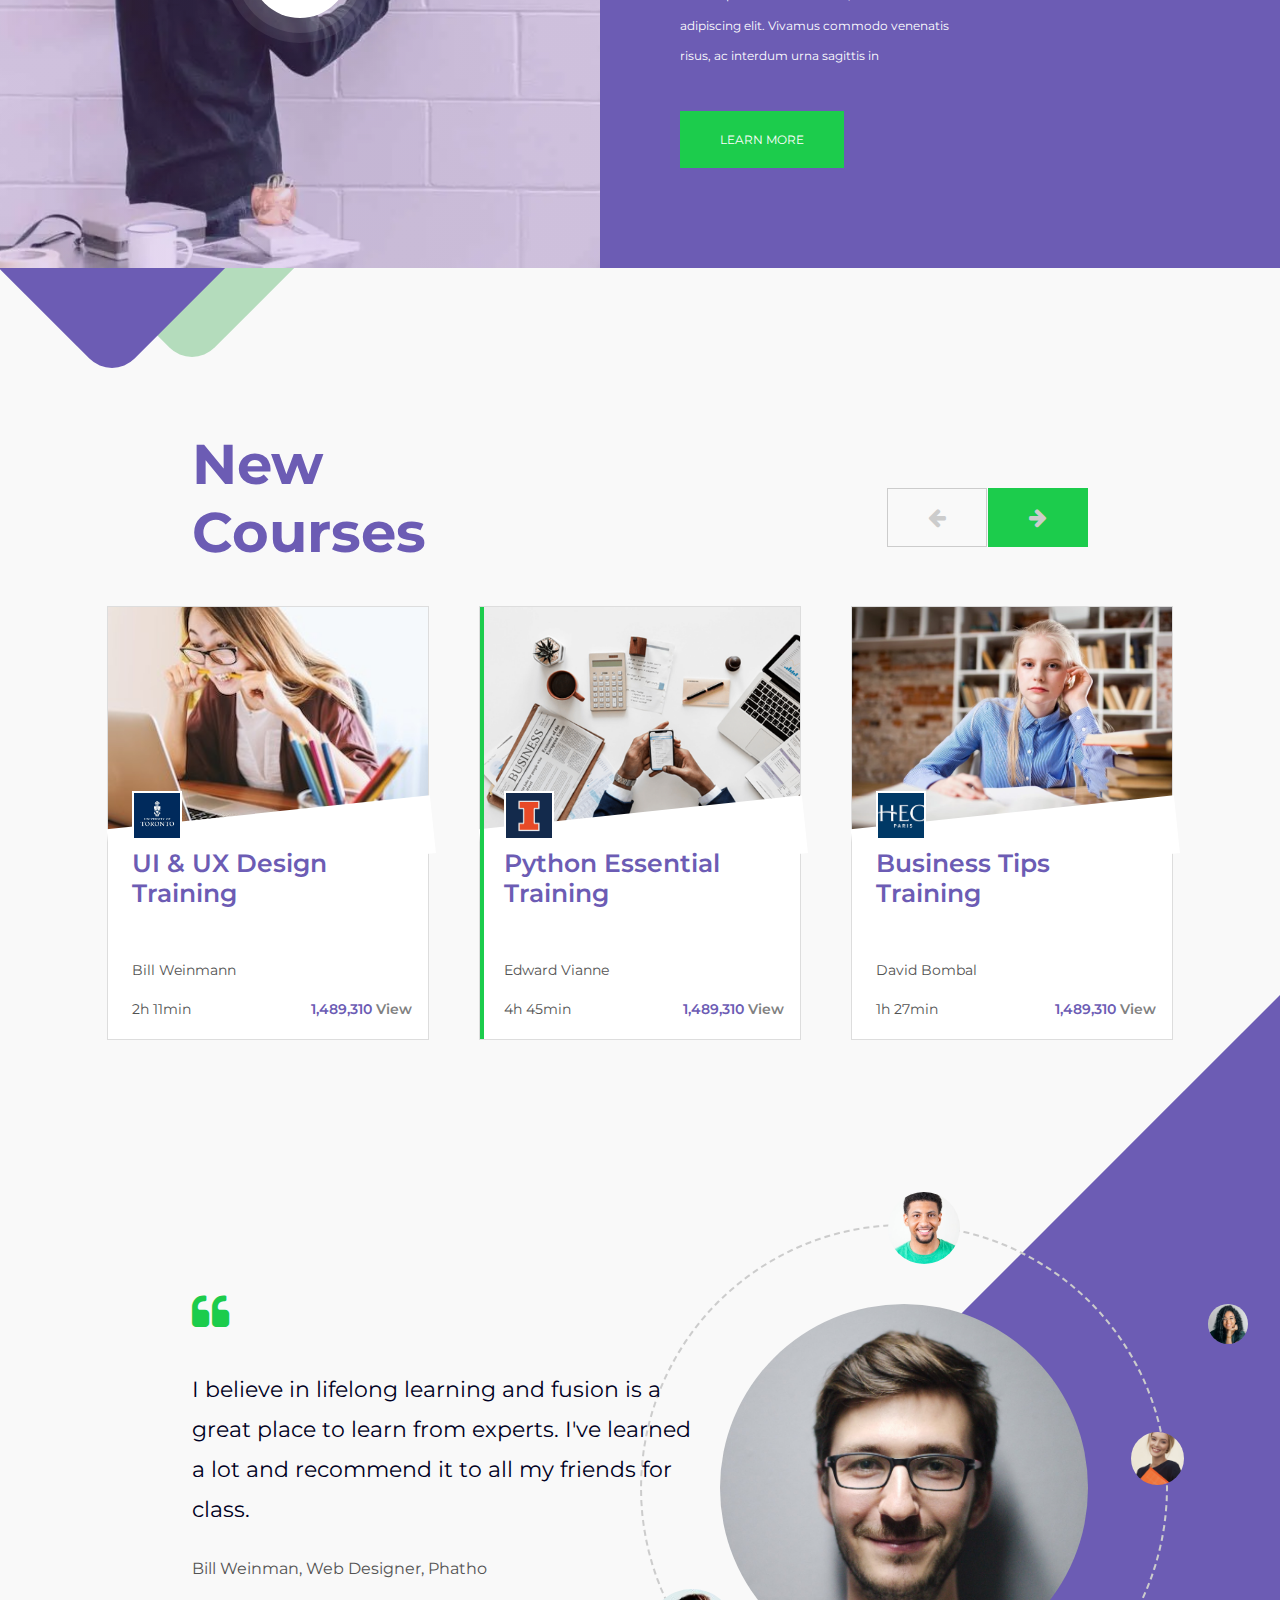
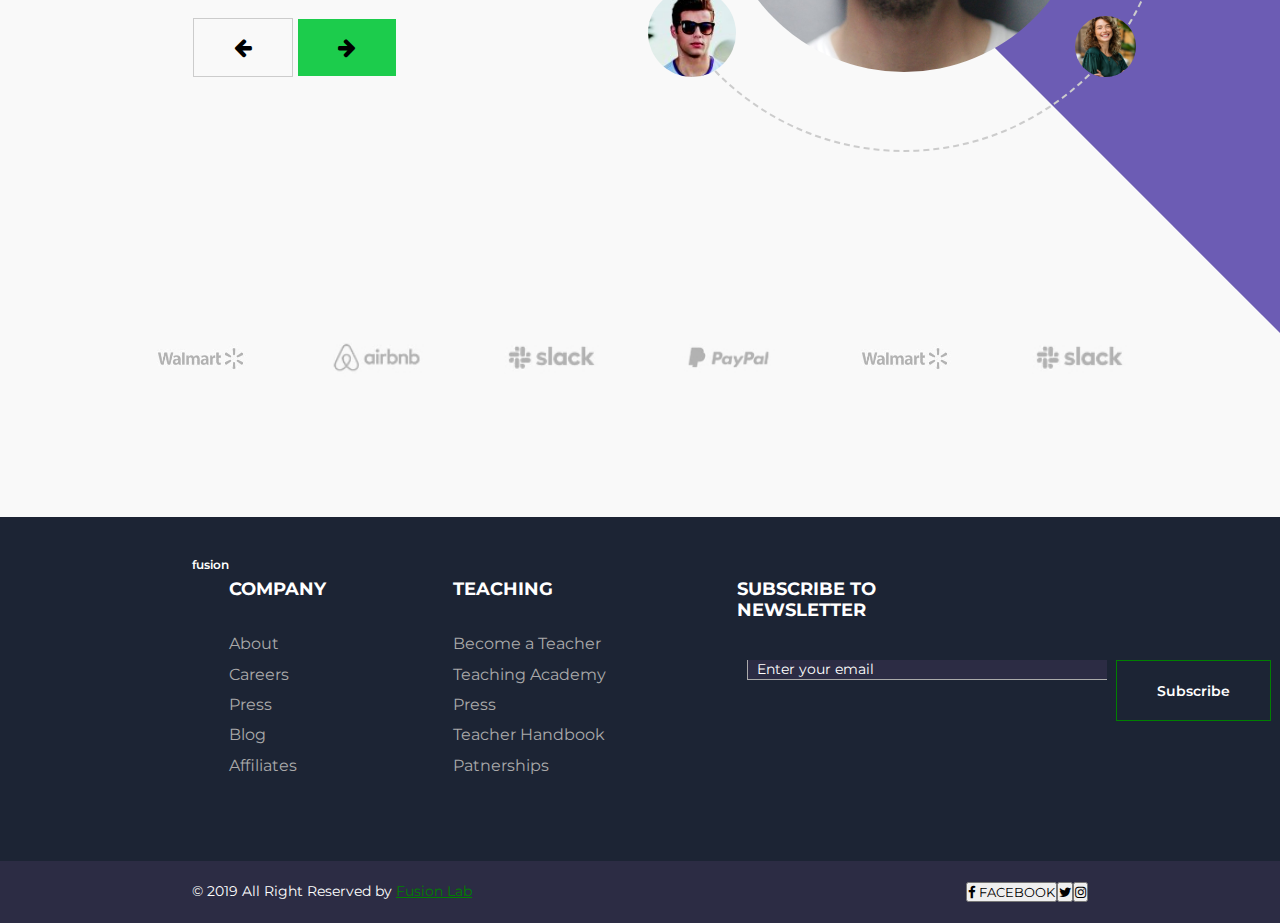
==== commit 69052b4f: "feat: css-all-sections" ====
--- a/index.html
+++ b/index.html
@@ -11,6 +11,8 @@
     <link href="https://fonts.googleapis.com/css2?family=Montserrat:wght@100;200;400;600&display=swap" rel="stylesheet">
     <!-- FontAwesome Icons-->
     <link rel="stylesheet" href="https://cdnjs.cloudflare.com/ajax/libs/font-awesome/4.7.0/css/font-awesome.min.css">
+    <!-- Material Icons -->
+    <link href="https://fonts.googleapis.com/icon?family=Material+Icons+Two+Tone" rel="stylesheet">
     <!-- CSS -->
     <link rel="stylesheet" href="css/index.css">
 
@@ -34,8 +36,8 @@
                 </ul>
             </div>
             <div class="nav__buttons">
-                <button>LOG IN</button>
-                <button>JOIN FOR FREE</button>
+                <button class="nav__button1">LOG IN</button>
+                <button class="nav__button2">JOIN FOR FREE</button>
             </div>
         </nav>
     </header>
@@ -48,6 +50,12 @@
             </div>
             <button><i class="fa fa-search" aria-hidden="true"></i> Search</button>
         </div>
+        <div class="hero_image"></div>
+        <div class="hero__curve1"></div>
+        <div class="hero__curve2"></div>
+        <div class="hero__curve3"></div>
+        <div class="curve-circle1"></div>
+        <div class="hero__line2"></div>
     </section>
 
     <section class="achieved-section">
@@ -75,47 +83,54 @@
     </section>
 
     <section class="recommended-section">
+        <div class="curve-container"></div>
+        <div class="curve-container curve-container2"></div>
         <div class="recommended__slider-top">
             <h2>Recommended Courses</h2>
             <div>
-                <button><i class="fa fa-arrow-left" aria-hidden="true"></i></button>
-                <button><i class="fa fa-arrow-right" aria-hidden="true"></i></button>
+                <button class="recommended__button1"><i class="fa fa-long-arrow-left" aria-hidden="true"></i></button>
+                <button class="recommended__button2 green"><i class="fa fa-long-arrow-right"
+                        aria-hidden="true"></i></button>
             </div>
         </div>
         <div class="recommended__courses-slide">
             <div class="recommended__course-div">
-                <div class="recommended__image">Image</div>
-                <div class="recommended__logo">Logo</div>
+                <div class="recommended__image img1"></div>
+                <div class="recommended__logo logo1"></div>
                 <div class="recommended__details">
                     <h3>UI & UX Design Training</h3>
-                    <p>Bill Weinman</p>
+                    <p>Bill Weinmann</p>
                     <div>
                         <p>2h 11min</p>
-                        <p style="color: purple;">1,489,310 <span style="color: gray;">View</span></p>
+                        <p style="color: #6c5cb4" class="recommended__views">1,489,310 <span
+                                style="color: gray;">View</span></p>
                     </div>
                 </div>
             </div>
             <div class="recommended__course-div" style="margin: 0px 50px;">
-                <div class="recommended__image">Image</div>
-                <div class="recommended__logo">Logo</div>
-                <div class="recommended__details">
-                    <h3>UI & UX Design Training</h3>
-                    <p>Bill Weinman</p>
-                    <div>
-                        <p>2h 11min</p>
-                        <p style="color: purple;">1,489,310 <span style="color: gray;">View</span></p>
+                <div class="side-line"></div>
+                <div class="recommended__image img2"></div>
+                <div class="recommended__logo logo2"></div>
+                <div class="recommended__details">
+                    <h3>Python Essential Training</h3>
+                    <p>Edward Vianne</p>
+                    <div>
+                        <p>4h 45min</p>
+                        <p style="color: #6c5cb4" class="recommended__views">1,489,310 <span
+                                style="color: gray;">View</span></p>
                     </div>
                 </div>
             </div>
             <div class="recommended__course-div">
-                <div class="recommended__image">Image</div>
-                <div class="recommended__logo">Logo</div>
-                <div class="recommended__details">
-                    <h3>UI & UX Design Training</h3>
-                    <p>Bill Weinman</p>
-                    <div>
-                        <p>2h 11min</p>
-                        <p style="color: purple;">1,489,310 <span style="color: gray;">View</span></p>
+                <div class="recommended__image img3"></div>
+                <div class="recommended__logo logo3"></div>
+                <div class="recommended__details">
+                    <h3>Business Tips Training</h3>
+                    <p>David Bombal</p>
+                    <div>
+                        <p>1h 27min</p>
+                        <p style="color: #6c5cb4" class="recommended__views">1,489,310 <span
+                                style="color: gray;">View</span></p>
                     </div>
                 </div>
             </div>
@@ -123,39 +138,56 @@
     </section>
 
     <section class="top-categories">
+        <div class="top-cat__curve-container"></div>
+        <div class="top-cat__curve-container cat-curve-green"></div>
         <h2>Top Categories</h2>
         <div class="top-categries__grid-div">
             <div class="top-categries__card">
-                <img src="images/category1.png" alt="category pic">
+                <span class="material-icons-two-tone">
+                    integration_instructions
+                    </span>
                 <h3>Development</h3>
             </div>
             <div class="top-categries__card">
-                <img src="images/category2.png" alt="category pic">
+                <span class="material-icons-two-tone">
+                    assessment
+                    </span>
                 <h3>Business</h3>
             </div>
             <div class="top-categries__card">
-                <img src="images/category3.png" alt="category pic">
+                <span class="material-icons-two-tone">
+                    settings_applications
+                    </span>
                 <h3>IT and Software</h3>
                 <div><i class="fa fa-arrow-down" aria-hidden="true"></i></div>
             </div>
             <div class="top-categries__card">
-                <img src="images/category4.png" alt="category pic">
+                <span class="material-icons-two-tone">design_services
+                </span>
                 <h3>UI Design</h3>
             </div>
             <div class="top-categries__card">
-                <img src="images/category5.png" alt="category pic">
+                <span class="material-icons-two-tone">
+                    account_tree
+                    </span>
                 <h3>UX Design</h3>
             </div>
             <div class="top-categries__card">
-                <img src="images/category6.png" alt="category pic">
+                <span class="material-icons-two-tone">
+                    campaign
+                    </span>
                 <h3>Marketing</h3>
             </div>
             <div class="top-categries__card">
-                <img src="images/category7.png" alt="category pic">
+                <span class="material-icons-two-tone">
+                    photo_camera
+                    </span>
                 <h3>Photography</h3>
             </div>
             <div class="top-categries__card">
-                <img src="images/category8.png" alt="category pic">
+                <span class="material-icons-two-tone">
+                    library_music
+                    </span>
                 <h3>Music</h3>
             </div>
         </div>
@@ -172,56 +204,62 @@
             </div>
         </div>
         <div class="sample-course__div2">
-            <h3>SUCCESS</h3>
+            <h4>SUCCESS</h4>
             <h2>Photos & Lights Essentials</h2>
             <p>Lorem ipsum dolor sit amet, consectetur adipiscing elit.
                 Vivamus commodo venenatis risus, ac interdum urna sagittis in</p>
             <button>LEARN MORE</button>
         </div>
+        <div class="sample__curve-container"></div>
+        <div class="sample__curve-container sample-curve-green"></div>
     </section>
 
     <section class="new-courses-section">
         <div class="new-courses__slider-top">
             <h2>New Courses</h2>
             <div>
-                <button><i class="fa fa-arrow-left" aria-hidden="true"></i></button>
-                <button><i class="fa fa-arrow-right" aria-hidden="true"></i></button>
-            </div>
-        </div>
-        <div class="new-courses__courses-slide">
-            <div class="new-courses__course-div">
-                <div class="new-courses__image">Image</div>
-                <div class="new-courses__logo">Logo</div>
-                <div class="new-courses__details">
+                <button class="nc__button1"><i class="fa fa-arrow-left" aria-hidden="true"></i></button>
+                <button class="nc__button2"><i class="fa fa-arrow-right" aria-hidden="true"></i></button>
+            </div>
+        </div>
+        <div class="recommended__courses-slide">
+            <div class="recommended__course-div">
+                <div class="recommended__image img4"></div>
+                <div class="recommended__logo logo4"></div>
+                <div class="recommended__details">
                     <h3>UI & UX Design Training</h3>
-                    <p>Bill Weinman</p>
+                    <p>Bill Weinmann</p>
                     <div>
                         <p>2h 11min</p>
-                        <p style="color: purple;">1,489,310 <span style="color: gray;">View</span></p>
-                    </div>
-                </div>
-            </div>
-            <div class="new-courses__course-div" style="margin: 0px 50px;">
-                <div class="new-courses__image">Image</div>
-                <div class="new-courses__logo">Logo</div>
-                <div class="new-courses__details">
-                    <h3>UI & UX Design Training</h3>
-                    <p>Bill Weinman</p>
-                    <div>
-                        <p>2h 11min</p>
-                        <p style="color: purple;">1,489,310 <span style="color: gray;">View</span></p>
-                    </div>
-                </div>
-            </div>
-            <div class="new-courses__course-div">
-                <div class="new-courses__image">Image</div>
-                <div class="new-courses__logo">Logo</div>
-                <div class="new-courses__details">
-                    <h3>UI & UX Design Training</h3>
-                    <p>Bill Weinman</p>
-                    <div>
-                        <p>2h 11min</p>
-                        <p style="color: purple;">1,489,310 <span style="color: gray;">View</span></p>
+                        <p style="color: #6c5cb4" class="recommended__views">1,489,310 <span
+                                style="color: gray;">View</span></p>
+                    </div>
+                </div>
+            </div>
+            <div class="recommended__course-div" style="margin: 0px 50px;">
+                <div class="side-line"></div>
+                <div class="recommended__image img5"></div>
+                <div class="recommended__logo logo5"></div>
+                <div class="recommended__details">
+                    <h3>Python Essential Training</h3>
+                    <p>Edward Vianne</p>
+                    <div>
+                        <p>4h 45min</p>
+                        <p style="color: #6c5cb4" class="recommended__views">1,489,310 <span
+                                style="color: gray;">View</span></p>
+                    </div>
+                </div>
+            </div>
+            <div class="recommended__course-div">
+                <div class="recommended__image img6"></div>
+                <div class="recommended__logo logo6"></div>
+                <div class="recommended__details">
+                    <h3>Business Tips Training</h3>
+                    <p>David Bombal</p>
+                    <div>
+                        <p>1h 27min</p>
+                        <p style="color: #6c5cb4" class="recommended__views">1,489,310 <span
+                                style="color: gray;">View</span></p>
                     </div>
                 </div>
             </div>
@@ -229,34 +267,49 @@
     </section>
 
     <section class="testimonial">
+        <div class="testimonial__curve-cont"></div>
         <div class="testimonial__div1">
-            <div id="quotes">"</div>
+            <div id="quotes"><i class="fa fa-quote-left" aria-hidden="true"></i></div>
             <p>I believe in lifelong learning and fusion is a great place to learn
                 from experts. I've learned a lot and recommend it to all my friends for class.
 
             </p>
             <div class="testimonial__user">Bill Weinman, Web Designer, Phatho</div>
             <div class="testimonial__buttons">
-                <button><i class="fa fa-arrow-left" aria-hidden="true"></i></button>
-                <button><i class="fa fa-arrow-right" aria-hidden="true"></i></button>
+                <button class="test__button1"><i class="fa fa-arrow-left" aria-hidden="true"></i></button>
+                <button class="test__button2"><i class="fa fa-arrow-right" aria-hidden="true"></i></button>
             </div>
         </div>
         <div class="testimonial__div2">
             <div class="testimonial__img-div1">
-                <div class="testimonial__img-div2">
-
-                </div>
+            </div>
+            <div class="testimonial__img-div2">
+
+            </div>
+            <div class="testimonial__img-div3">
+
+            </div>
+            <div class="testimonial__img-div4">
+
+            </div>
+            <div class="testimonial__img-div5">
+
+            </div>
+            <div class="testimonial__img-div6">
+
+            </div>
+            <div class="testimonial__img-div7">
             </div>
         </div>
     </section>
 
     <section class="companies">
-        <div>Company</div>
-        <div>Company</div>
-        <div>Company</div>
-        <div>Company</div>
-        <div>Company</div>
-        <div>Company</div>
+        <a href="https://www.walmart.com/" target="_blank"><div class="company c1"></div></a>
+        <a href="https://www.airbnb.com/" target="_blank"><div class="company c2"></div></a>
+        <a href="https://slack.com/" target='_blank'><div class="company c3"></div></a>
+        <a href="https://www.paypal.com/" target="_blank"><div class="company c4"></div></a>
+        <a ref="https://www.walmart.com/" target="_blank"><div class="company c1"></div></a>
+        <a href="https://slack.com/" target='_blank'><div class="company c3"></div></a>
     </section>
 
 
@@ -292,11 +345,12 @@
             </div>
         </div>
         <div class="footer__bottom">
-            <div>&copy 2019 All Right Reserved by <span style="color: green; text-decoration: underline;">Fusion Lab</span></div>
+            <div>&copy 2019 All Right Reserved by <span style="color: green; text-decoration: underline;">Fusion
+                    Lab</span></div>
             <div class="footer__buttons">
-            <button><span><i class="fa fa-facebook" aria-hidden="true"></i></span> FACEBOOK</button>
-            <button><i class="fa fa-twitter" aria-hidden="true"></i></button>
-            <button><i class="fa fa-instagram" aria-hidden="true"></i></button>
+                <button><span><i class="fa fa-facebook" aria-hidden="true"></i></span> FACEBOOK</button>
+                <button><i class="fa fa-twitter" aria-hidden="true"></i></button>
+                <button><i class="fa fa-instagram" aria-hidden="true"></i></button>
             </div>
         </div>
     </footer>
--- a/css/index.css
+++ b/css/index.css
@@ -1,530 +1,929 @@
-*{
+/* CSS FOR Medium DEVICES Max width - 1500px */
+@import url('larger_index.css');
+
+/* New Concepts Applied here for better code
+    -- Some bits learned of Mobile First Design
+    -- More of generalized styling to implement more of DRY, theming and other benefits.
+*/
+
+/* ####################### GENERAL STYLES ###################### */
+:root {
+    --color-green-one: #1ccc4c;
+    --color-green-three:#b4dcbc;
+    --color-green-two: #dcf4e4;
+    --color-white-one: #fff;
+    --color-white-two: rgba(249, 249, 249, 1);
+    --color-black-one: #000;
+    --color-purple-one: #6c5cb4;
+    --color-grey-one: #ccc;
+    --gradient-one: linear-gradient(90deg, rgba(118, 100, 197, 1),hsla(251, 37%, 50%, 0.5), hsla(251, 37%, 50%, 0.1));
+    --gradient-two: linear-gradient(90deg, rgba(153, 100, 197, 0.25), rgba(153, 100, 197, 0.25));
+}
+
+* {
     padding: 0;
     margin: 0;
     box-sizing: border-box;
     font-family: 'Montserrat', sans-serif;
 }
-section{
-    height: fit-content;
-    padding: 40px 6vw;
+body{
+    overflow-x: hidden;
+    /* width: 100vw; */
+    background-color: var(--color-white-two);
 }
-header{
-    padding: 20px 6vw;
-    background-color: black;
-    height: fit-content;
+.green{
+    background-color: var(--color-green-one);
 }
 
-/* ####################### NAV SECTION ############### */
-nav{
-    display: flex;
-    background-color: purple;
-}
-.nav__div1{
-    flex: 0.3;
-    color: #fff;
-    font-size: 30px;
-    font-weight: 600;
-}
-.nav__links{
-    flex: 1;
-    color: #fff;
-    display: flex;
-    background-color: orange;
-}
-.nav__links ul{
-    display: flex;
-    list-style: none;
-    align-items: center;
-}
-.nav__links ul li{
-    margin-right: 40px;
-    font-weight: 600;
-    font-size: 14px;
-}
-.nav__buttons{
-    flex: 0.5;
-    display: flex;
-    align-items: center;
-    justify-content: end;
-}
-.nav__buttons button{
-    margin-left: 20px;
-    padding: 10px 20px;
-    border: 1px solid green;
-    font-size: 12px;
-    color: white;
-    background-color: transparent;
-}
-/* ####################### HERO SECTION ############# */
-.hero-section{
-    background-color: #535353;
-    height: fit-content;
-}
-.hero-section h1{
-    background-color: #fff;
-    font-size: 55px;
-    margin-bottom: 40px;
-    width: 400px;
-    margin-top: 134px;
-}
-.hero-section__search-input{
-    display: flex;
-    align-items: center;
-    margin-bottom: 120px;
-}
-.hero-section__search-input div{
-    background-color: black;
-    height: fit-content;
-    padding: 10px 20px;
-    margin-right: 20px;
-}
-.hero-section__search-input div input{
-    height: 60px;
-    width: 350px;
-}
-::placeholder{
-    color: #535353;
-    font-size: 14px;
-}
-
-.hero-section__search-input button{
-    color: #fff;
-    font-size: 12px;
-    background-color: green;
-    border: 0px;
-    width: 120px;
-    height: 60px;
-}
-
-/* ################### ACHIEVED SECTION ############### */
-.achieved-section{
-    /* background-color: #ccc; */
-    display: flex;
-    justify-content: space-evenly;
-}
-
-.achieved-section__div1 h4{
-    color: green;
-    font-size: 14px;
-    margin-bottom: 5px;
-    margin-top: 20px;
-}
-.achieved-section__div1 p{
-    color: purple;
-    font-size: 30px;
-    font-weight: 600;
-
-}
-.divider{
-    height: 50px;
-    width: 1px;
-    background-color: #535353;
-    height: 100px;
-    margin: 0px 40px 0px 20px;
-}
-/* ####################### RECOMMENDED SECTION ############### */
-.recommended-section{
-    background-color: #535353;
-}
-.recommended__slider-top{
-    display: flex;
-    justify-content: space-between;
-    margin-top: 50px;
-}
-.recommended__slider-top h2{
-    color: purple;
-    font-size: 50px;
-    width: 400px;
-    background-color: #fff;
-    margin-bottom: 40px;
-}
-.recommended__slider-top div button{
-    padding: 20px 40px;
-    background-color: green;
-    border: 0px;
-    margin-left:1px;
-}
-.recommended__slider-top div{
-    display:  flex;
-    align-items: center;
-}
-.recommended__courses-slide{
-    display: flex;
-    justify-content: center;
-}
-
-.recommended__course-div{
-    padding: 10px;
-    border: 1px solid #000;
-    background-color: #fff;
-
-}
-.recommended__image{
-    background-color: #000;
-    height: 200px;
-    width: 300px;
-}
-.recommended__logo{
-    background-color: aqua;
-    width: 50px;
-    height: 50px;
-}
-.recommended__details h3{
-    margin-top: 20px;
-    margin-bottom: 20px;
-    color: purple;
-    font-size: 25px;
-    width: 200px;
-}
-.recommended__details p{
-    margin-bottom: 20px;
-    color: #535353;
-    font-size: 14px;
-
-}
-.recommended__details div{
-    display: flex;
-    justify-content: space-between;
-}
-
-/* ################## TOP CATEGORIES ################ */
-.top-categories{
-    background-color: black;
-    padding-top: 80px;
-}
-.top-categories h2{
-    color: purple;
-    font-size: 50px;
-    background-color: #fff;
-    width: 250px;
-    margin-bottom: 40px;
-}
-.top-categries__grid-div{
-    display: grid;
-    grid-template-columns: 250px 250px 250px 250px;
-    grid-template-rows: 200px 200px;
-    gap: 20px;
-}
-.top-categries__card{
-    background-color: #fff;
-
-}
-.top-categries__card img{
-    background-color: orange;
-    width: 50px;
-    height: 50px;
-    margin-bottom: 20px;
-}
-.top-categries__card h3{
-    color: midnightblue;
-
-}
-
-/* ################### SAMPLE COURSE ###################### */
-.sample-course{
-    margin-top: 80px;
-    background-color: purple;
-    display: flex;
-    padding: 0px;
-}
-.sample-course__div1{
-    flex: 1;
-    background-color: #000;
-    display: flex;
-    align-items: center;
-    justify-content: center;
-}
-.sample-course__play1{
-    width: 150px;
-    height: 150px;
-    border-radius: 150px;
-    background-color: rgba(255,255,255, 0.08);
-    display: flex;
-    align-items: center;
-    justify-content: center;
-}
-.sample-course__play2{
-    width: 130px;
-    height: 130px;
-    border-radius: 130px;
-    background-color: rgba(255,255,255, 0.1);
-    display: flex;
-    align-items: center;
-    justify-content: center;
-}
-.sample-course__play3{
-    width: 100px;
-    height: 100px;
-    border-radius: 100px;
-    background-color: rgba(255,255,255, 1);
-    display: flex;
-    align-items: center;
-    justify-content: center;
-}
-.sample-course__div2{
-    flex: 1;
-    background-color: midnightblue;
-    padding-left: 80px;
-}
-.sample-course__div2 h3{
-    color: green;
-    margin-top: 120px;
-    font-size: 12px;
-    margin-bottom: 40px;
-}
-.sample-course__div2 h2{
-    color: #fff;
-    margin-top: 30px;
-    font-size: 35px;
-    margin-bottom: 40px;
-    width: 300px;
-}
-.sample-course__div2 p{
-    color: #fff;
-    font-size: 12px;
-    margin-bottom: 40px;
-    line-height: 30px;
-    width: 250px;
-}
-.sample-course__div2 button{
-    color: #fff;
-    font-size: 12px;
-    margin-bottom: 100px;
-    background-color: green;
-    padding: 20px 40px;
-    border: 0px;
-}
-
-/* ####################### NEW COURSES SECTION ############### */
-.new-courses-section{
-    background-color: #535353;
-}
-.new-courses__slider-top{
-    display: flex;
-    justify-content: space-between;
-    margin-top: 50px;
-}
-.new-courses__slider-top h2{
-    color: purple;
-    font-size: 50px;
-    width: 300px;
-    background-color: #fff;
-    margin-bottom: 40px;
-}
-.new-courses__slider-top div button{
-    padding: 20px 40px;
-    background-color: green;
-    border: 0px;
-    margin-left:1px;
-}
-.new-courses__slider-top div{
-    display:  flex;
-    align-items: center;
-}
-.new-courses__courses-slide{
-    display: flex;
-    justify-content: center;
-}
-
-.new-courses__course-div{
-    padding: 10px;
-    border: 1px solid #000;
-    background-color: #fff;
-
-}
-.new-courses__image{
-    background-color: #000;
-    height: 200px;
-    width: 300px;
-}
-.new-courses__logo{
-    background-color: aqua;
-    width: 50px;
-    height: 50px;
-}
-.new-courses__details h3{
-    margin-top: 20px;
-    margin-bottom: 20px;
-    color: purple;
-    font-size: 25px;
-    width: 200px;
-}
-.new-courses__details p{
-    margin-bottom: 20px;
-    color: #535353;
-    font-size: 14px;
-
-}
-.new-courses__details div{
-    display: flex;
-    justify-content: space-between;
-}
-
-/* ################# TESTIMONIAL SECTION ########## */
-.testimonial{
-    /* background-color: #000; */
-    display: flex;
-
-}
-.testimonial__div1{
-    flex: 1;
-    background-color: gray;
-}
-.testimonial__div2{
-    flex: 1;
-    background-color: #000;
-}
-
-#quotes{
-    font-size: 80px;
-    color: green;
-    margin-top: 80px;
-}
-.testimonial__div1 p{
-    font-size: 28px;
-    line-height: 40px;
-    background-color: #fff;
-    width: 500px;
-    margin-bottom: 30px;
-}
-.testimonial__user{
-    color: #535353;
-    font-size: 16px;
-    margin-bottom: 40px;
-}
-.testimonial__buttons button{
-    padding: 20px 40px;
-    background-color: green;
-    border: 0px;
-    margin-left:1px;
-    margin-bottom: 80px;
-}
-.testimonial__div2{
-    display: flex;
-    align-items: center;
-    justify-content: center;
-}
-.testimonial__img-div1{
-    width: 400px;
-    height: 400px;
-    border-radius: 400px;
-    border: 2px dashed red;
-    display: flex;
-    align-items: center;
-    justify-content: center;
-}
-.testimonial__img-div2{
-    width: 300px;
-    height: 300px;
-    border-radius: 300px;
-    background-color: rgba(255,255,255, 1);
-}
-
-/* ################### COMPANIES SECTION ############## */
-.companies{
-    display: flex;
-}
-
-/* ######################## FOOTER ################################  */
-footer{
-    background-color: #1c2434;
-}
-.footer__top{
-    padding: 40px 6vw;
-    display: flex;
-    margin-bottom: 40px;
-}
-.footer__bottom{
-    background-color: #2c2c44;
-    padding: 20px 6vw;
-    display: flex;
-    justify-content: space-between;
-}
-.footer__div1{
-    flex: 0.25;
-    color: #fff;
-    font-size: 60px;
-    font-weight: 600;
-}
-.footer__div2{
-    flex: 0.15;
-}
-.footer__div2 h3{
-    margin-top: 20px;
-    color: #fff;
-    font-size: 18px;
-    margin-bottom: 30px;
-}
-.footer__div2 ul{
-    color: #aaa;
-    list-style: none;
-    line-height: 30px;
-}
-.footer__div3{
-    flex: 0.15;
-    margin-right: 60px;
-}
-.footer__div3 h3{
-    margin-top: 20px;
-    color: #fff;
-    margin-bottom: 30px;
-    font-size: 18px;
-}
-.footer__div3 ul{
-    color: #aaa;
-    list-style: none;
-    line-height: 30px;
-}
-.footer__div4{
-    flex: 0.6;
-}
-.footer__div4 h3{
-    margin-top: 20px;
-    color: #fff;
-    margin-bottom: 30px;
-    font-size: 18px;
-}
-.footer__input{
-    /* background-color: #302c44; */
-    padding: 10px;
-    /* border: 1px solid #fff; */
-    width: fit-content;
-    display: flex;
-}
-.footer__input input{
-    background-color: #2c2c44;
-    padding: 10px;
-    border: 0px;
-    border-left: 1px solid #aaa;
-    border-bottom: 1px solid #aaa;
-    width: 360px;
-    height: 60px;
-    margin-right: 10px;
+@media screen and (max-width: 1500px) {
+
+    /* ####################### GENERAL STYLES ###################### */
+    section {
+        height: fit-content;
+        padding: 2.5rem 12rem;
+    }
+
+    header {
+        padding: 1.3rem 12rem;
+        /* background-color: black; */
+        height: fit-content;
+        position: relative;
+        z-index: 3;
+    }
+    h1{
+        color: var(--color-white-one);
+        font-size: 4rem;
+        margin-bottom: 2.5rem;
+        font-weight: 600;
+        width: 30rem;
+    }
+    h4{
+        font-size: 0.9rem;
+    }
+    h2{
+        font-size: 3.5rem;
+    }
+    h3{
+        font-size: 1.56rem;
+        width: 14rem;
+    }
+    /* ####################### NAV SECTION ############### */
+    nav {
+        display: flex;
+        /* background-color: var(--color-purple-one); */
+    }
+
+    .nav__div1 {
+        flex: 0.3;
+        color: #fff;
+        font-size: 2.5rem;
+        font-weight: 600;
+    }
+
+    .nav__links {
+        flex: 1;
+        display: flex;
+        color: var(--color-white-one);
+        justify-content: center;
+        /* background-color: orange; */
+    }
+
+    .nav__links ul {
+        display: flex;
+        list-style: none;
+        justify-self: center;
+        align-items: center;
+    }
+
+    .nav__links ul li {
+        margin-right: 2.3rem;
+        font-weight: 600;
+        font-size: 0.9rem;
+    }
+    .nav__links ul li i{
+        color: var(--color-green-one);
+    }
+    .nav__buttons {
+        flex: 0.45;
+        display: flex;
+        align-items: center;
+        justify-content: end;
+    }
+
+    .nav__buttons button {
+        margin-left: 1.3rem;
+        padding: 0.6rem 1.3rem;
+        font-size: 0.75rem;
+        color: white;
+        background-color: transparent;
+        }
+
+        .nav__button1{
+            border: 0px;
+        }
+        .nav__button2{
+            border: 1px solid var(--color-green-one);
+        }
+    /* ####################### HERO SECTION ############# */
+    .hero-section {
+        /* background-color: #535353; */
+        height: fit-content;
+        position: relative;
+    }
+
+    .hero-section h1 {
+        margin-top: 8.4rem;
+        position: relative;
+        z-index: 3;
+    }
+
+    .hero-section__search-input {
+        display: flex;
+        align-items: center;
+        margin-bottom: 7.5rem;
+        position: relative;
+        z-index: 3;
+    }
+
+    .hero-section__search-input div {
+        /* background-color: black; */
+        height: fit-content;
+        padding: 1rem 0;
+        margin-right: 1.3rem;
+    }
+
+    .hero-section__search-input div input {
+        height: 4rem;
+        width: 27rem;
+        padding-left: 1rem;
+    }
+
+    .hero-section__search-input div input[placeholder] {
+        color: #535353;
+        font-size: 1rem;
+    }
+
+    .hero-section__search-input button {
+        color: #fff;
+        font-size: 0.8rem;
+        background-color: var(--color-green-one);
+        border: 0px;
+        width: 7.5rem;
+        height: 3.75rem;
+        font-weight: 600;
+    }
+    .hero_image{
+        background: var(--gradient-one),
+                    url('../images/student1.jpg') no-repeat center center / cover;
+        background-size: cover;
+        background-repeat: no-repeat;
+        position: absolute;
+        height: 95vh;
+        width: 99vw;
+        z-index: 2;
+        top: -6rem;
+        left: 0;
+    }
+    .hero__curve1{
+        width: 96vw;
+        /* background-color: var(--color-white-one); */
+        position: absolute;
+        bottom: -4rem;
+        right: 1.3rem;
+        z-index: 3;
+        border-bottom: 27px solid var(--color-green-three);
+	    border-right: 27px solid var(--color-green-three);
+        /* border-bottom-left-radius: 6rem; */
+        border-bottom-right-radius: 8.5rem;
+	    border-left: 25px solid transparent;
+	    height: 80vh;
+        transform: skew(0, -13deg) rotate(10deg);
+    }
+    .hero__curve2{
+        width: 98vw;
+        /* background-color: var(--color-white-one); */
+        position: absolute;
+        bottom: -5.5rem;
+        right: 0rem;
+        z-index: 3;
+        border-bottom: 27px solid var(--color-green-two);
+	    border-right: 27px solid var(--color-green-two);
+        /* border-bottom-left-radius: 6rem; */
+        border-bottom-right-radius: 10rem;
+	    border-left: 25px solid transparent;
+	    height: 80vh;
+        transform: skew(0, -13deg) rotate(10deg);
+    }
+    .hero__curve3{
+        width: 110vw;
+        background-color: transparent;
+        position: absolute;
+        bottom: -9.5rem;
+        right: -5rem;
+        z-index: 2;
+        border-bottom: 110px solid var(--color-white-one);
+	    border-right: 150px solid var(--color-white-one);
+        /* border-bottom-left-radius: 6rem; */
+        border-bottom-right-radius: 4rem;
+	    border-left: 25px solid transparent;
+	    height: 60vh;
+        transform: skew(0, -13deg) rotate(10deg);
+    }
+
+    /* ################### ACHIEVED SECTION ############### */
+    .achieved-section {
+        /* background-color: #ccc; */
+        display: flex;
+        justify-content: space-evenly;
+        /* gap: 5rem; */
+        margin-top: 10rem;
+        margin-bottom: 5rem;
+    }
+
+    .achieved-section__div1 h4 {
+        color: var(--color-green-one);
+        margin-bottom: 0.3rem;
+        margin-top: 1.3rem;
+    }
+
+    .achieved-section__div1 p {
+        color: var(--color-purple-one);
+        font-size: 1.9rem;
+        font-weight: 600;
+
+    }
+
+    .divider {
+        height: 3.1rem;
+        width: 1px;
+        background-color: #535353;
+        height: 6.25rem;
+        margin: 0px 2.5rem 0px 1.3rem;
+    }
+
+    /* ####################### RECOMMENDED SECTION ############### */
+    .recommended-section {
+        /* background-color: #535353; */
+        position: relative;
+        padding-bottom: 8rem;
+        padding-top: 4rem;
+    }
+
+    .recommended__slider-top {
+        display: flex;
+        justify-content: space-between;
+        margin-top: 3.1rem;
+    }
+
+    .recommended__slider-top h2 {
+        color: var(--color-purple-one);
+        width: 25rem;
+        background-color: #fff;
+        margin-bottom: 2.5rem;
+    }
+
+    .recommended__slider-top div button {
+        padding: 1.3rem 2.5rem;
+        margin-left: 2px;
+        color: var(--color-grey-one);
+
+    }
+    .recommended__slider-top div button i{
+        font-size: 1.5rem;
+    }
+    .recommended__button1{
+        border: 1px solid var(--color-grey-one);
+        background-color: transparent;
+    }
+    .recommended__button2{
+        border: 0px;
+    }
+    .recommended__slider-top div {
+        display: flex;
+        align-items: center;
+    }
+
+    .recommended__courses-slide {
+        display: flex;
+        justify-content: center;
+    }
+
+    .recommended__course-div {
+        padding: 0rem;
+        border: 1px solid #ddd;
+        background-color: #fff;
+        position: relative;
+    }
+
+    .recommended__image {
+        background-color: #000;
+        height: 14rem;
+        width: 20rem;
+        position: relative;
+        /* z-index: 1; */
+    }
+    .side-line{
+        height: 100%;
+        width: 0.25rem;
+        background-color: var(--color-green-one);
+        position: absolute;
+        left: 0;
+        z-index: 4;
+    }
     
-}
-.footer__input ::placeholder{
-    color: #fff;
-    font-weight: 400;
-    font-size: 14px;
-}
-.footer__input button{
-    background-color: #1c2434;
-    padding: 20px 40px;
-    border: 1px solid green;
-    color: #fff;
-    font-weight: 600;  
-    font-size: 14px;  
-}
-.footer__bottom div{
-    color: #fff;
-    font-size: 14px;
-}
-
-.footer__buttons{
-    display: flex;
-    justify-content: end;
-}
-.footer__buttons button {
+    .img1{
+        background: url('../images/course1.png') no-repeat center center / cover;
+    }
+    .img2{
+        background: url('../images/course2.png') no-repeat center center / cover;
+    }
+    .img3{
+        background: url('../images/course3.png') no-repeat center center / cover;
+    }
+    .recommended__image::after{
+        content: '';
+        /* border: 20px solid orange; */
+        background: var(--color-white-one);
+        width: 18%;
+        height: 145%;
+        transform: translate(8.4rem, 4.5rem) rotate(-96deg);
+        position: absolute;
+        z-index: 1;
+    }
+
+    .recommended__logo {
+        border: 2px solid var(--color-white-one);
+        width: 3.1rem;
+        height: 3.1rem;
+        position: relative;
+        z-index: 2;
+        top: -2.5rem;
+        left: 1.5rem;
+    }
+    .logo1{
+        background: url('../images/logo1.png') no-repeat center center / cover;
+    }
+    .logo2{
+        background: url('../images/logo2.png') no-repeat center center / cover;
+    }
+    .logo3{
+        background: url('../images/logo3.png') no-repeat center center / cover;
+    }
+
+    .recommended__details h3 {
+        /* margin-top: 0.3rem; */
+        margin-bottom: 1.3rem;
+        color: var(--color-purple-one);
+        position: relative;
+        top: -2rem;
+        font-weight: 600;
+        z-index: 3;
+    }
+    .recommended__details{
+        padding-left: 1.5rem;
+        padding-right: 1rem;
+    }
+    .recommended__details p {
+        margin-bottom: 1.3rem;
+        color: #535353;
+        font-size: 0.9rem;
+
+    }
+
+    .recommended__details div {
+        display: flex;
+        justify-content: space-between;
+    }
+    .recommended__views{
+        font-weight: 600;
+    }
+    .curve-container{
+        position: absolute;
+        right: -5rem;
+        width: 10rem;
+        height: 10rem;
+        border-bottom-left-radius: 2rem;
+        background-color: var(--color-purple-one);
+        transform: rotate(45deg);
+        z-index: 2;
+        
+    }
+    .curve-container2{
+        z-index: 1;
+        top: -2.5rem;
+        right: -6rem;
+        background-color: var(--color-green-three);
+        
+    }
+    /* ################## TOP CATEGORIES ################ */
+    .top-categories {
+        /* background-color: black; */
+        padding-top: 5rem;
+        position: relative;
+    }
+
+    .top-categories h2 {
+        color: var(--color-purple-one);
+        width: 15.6rem;
+        margin-bottom: 2.5rem;
+    }
+
+    .top-categries__grid-div {
+        display: grid;
+        grid-template-columns: 16rem 16rem 16rem 16rem;
+        grid-template-rows: 14rem 14rem;
+        gap: 1.3rem;
+    }
+
+    .top-categries__card {
+        background-color: #fff;
+        display: flex;
+        flex-direction: column;
+        align-items: center;
+        justify-content: center;
+
+    }
+
+    .top-categries__card span {
+        /* background-color: orange; */
+        font-size: 3rem;
+        margin-bottom: 1.3rem;
+    }
     
-    justify-content: end;
+    .top-categries__card h3 {
+        color: var(--color-purple-one);
+        text-align: center;
+        font-size: 1.1rem;
+        font-weight: 600;
+
+    }
+    .top-cat__curve-container{
+        position: absolute;
+        left: -5rem;
+        top: 7rem;
+        width: 10rem;
+        height: 10rem;
+        border-top-right-radius: 2rem;
+        background-color: var(--color-purple-one);
+        transform: rotate(45deg);
+        z-index: 2;
+        
+    }
+    .cat-curve-green{
+        z-index: 1;
+        top: 13rem;
+        left: -6rem;
+        background-color: var(--color-green-three);
+        
+    }
+    /* ################### SAMPLE COURSE ###################### */
+    .sample-course {
+        margin-top: 5rem;
+        background-color: var(--color-purple-one);
+        display: flex;
+        padding: 0px;
+        position: relative;
+    }
+
+    .sample-course__div1 {
+        flex: 1;
+        background: var(--gradient-two),
+                    url('../images/designer.png') no-repeat center center / cover;
+        display: flex;
+        align-items: center;
+        justify-content: center;
+        position: relative;
+        z-index: 3;
+    }
+
+    .sample-course__play1 {
+        width: 9.4rem;
+        height: 9.4rem;
+        border-radius: 9.4rem;
+        background-color: rgba(255, 255, 255, 0.08);
+        display: flex;
+        align-items: center;
+        justify-content: center;
+    }
+
+    .sample-course__play2 {
+        width: 8.1rem;
+        height: 8.1rem;
+        border-radius: 8.1rem;
+        background-color: rgba(255, 255, 255, 0.1);
+        display: flex;
+        align-items: center;
+        justify-content: center;
+    }
+
+    .sample-course__play3 {
+        width: 6.25rem;
+        height: 6.25rem;
+        border-radius: 6.25rem;
+        background-color: rgba(255, 255, 255, 1);
+        display: flex;
+        align-items: center;
+        justify-content: center;
+        color: var(--color-green-one);
+        font-size: 1.4rem;
+    }
+    
+    .sample-course__div2 {
+        flex: 1;
+        background-color: var(--color-purple-one);
+        padding-left: 5rem;
+    }
+
+    .sample-course__div2 h4 {
+        color: var(--color-green-one);
+        margin-top: 7.5rem;
+        margin-bottom: 3rem;
+    }
+
+    .sample-course__div2 h2 {
+        color: #fff;
+        margin-top: 1.9rem;
+        font-size: 2.2rem;
+        margin-bottom: 2.5rem;
+        width: 18.75rem;
+    }
+
+    .sample-course__div2 p {
+        color: #fff;
+        font-size: 0.75rem;
+        margin-bottom: 2.5rem;
+        line-height: 1.9rem;
+        width: 17rem;
+    }
+
+    .sample-course__div2 button {
+        color: #fff;
+        font-size: 0.75rem;
+        margin-bottom: 6.25rem;
+        background-color: var(--color-green-one);
+        padding: 1.3rem 2.5rem;
+        border: 0px;
+    }
+    .sample__curve-container{
+        position: absolute;
+        left: 2rem;
+        bottom: -5rem;
+        width: 10rem;
+        height: 10rem;
+        border-top-right-radius: 2rem;
+        background-color: var(--color-purple-one);
+        transform: rotate(135deg);
+        z-index: 2;
+        
+    }
+    .sample-curve-green{
+        z-index: 1;
+        bottom: -4.3rem;
+        left: 7rem;
+        background-color: var(--color-green-three);
+    }
+    /* ####################### NEW COURSES SECTION ############### */
+    .new-courses-section {
+        /* background-color: #535353; */
+        padding-top: 7rem;
+        padding-bottom:  8rem;
+    }
+
+    .new-courses__slider-top {
+        display: flex;
+        justify-content: space-between;
+        margin-top: 3.1rem;
+    }
+
+    .new-courses__slider-top h2 {
+        color: var(--color-purple-one);
+        width: 18.75rem;
+        margin-bottom: 2.5rem;
+    }
+
+    .new-courses__slider-top div button {
+        padding: 1rem 2.5rem;
+        margin-left: 1px;
+        font-size: 1.3rem;
+        color: var(--color-grey-one);
+    }
+    .nc__button1{
+        background-color: transparent;
+        border: 1px solid var(--color-grey-one);
+    }
+    .nc__button2{
+        border: 1px solid transparent;
+        background-color: var(--color-green-one);   
+    }
+    .new-courses__slider-top div {
+        display: flex;
+        align-items: center;
+    }
+    .img4{
+        background: url('../images/course4.png') no-repeat center center / cover;
+    }
+    .img5{
+        background: url('../images/course5.png') no-repeat center center / cover;
+    }
+    .img6{
+        background: url('../images/course6.png') no-repeat center center / cover;
+    }
+    .logo4{
+        background: url('../images/logo4.png') no-repeat center center / cover;
+    }
+    .logo5{
+        background: url('../images/logo3.png') no-repeat center center / cover;
+    }
+    .logo6{
+        background: url('../images/logo1.png') no-repeat center center / cover;
+    }
+    /* ################# TESTIMONIAL SECTION ########## */
+    .testimonial {
+        /* background-color: #000; */
+        display: flex;
+        position: relative;
+
+    }
+    .testimonial__div1 {
+        flex: 1;
+        z-index: 5;
+        /* background-color: gray; */
+    }
+
+    .testimonial__div2 {
+        flex: 1;
+        /* background-color: #000; */
+        position: relative;
+        /* z-index: 2; */
+    }
+
+    #quotes {
+        font-size: 2.5rem;
+        color: var(--color-green-one);
+        margin-top: 5rem;
+        margin-bottom: 2rem;
+    }
+
+    .testimonial__div1 p {
+        font-size: 1.4rem;
+        line-height: 2.5rem;
+        /* background-color: #fff; */
+        font-weight: 400;
+        width: 31.25rem;
+        margin-bottom: 1.9rem;
+        color: #000022;
+    }
+
+    .testimonial__user {
+        color: #535353;
+        font-size: 1rem;
+        margin-bottom: 2.5rem;
+    }
+
+    .testimonial__buttons button {
+        padding: 1rem 2.5rem;
+        margin-left: 1px;
+        margin-bottom: 5rem;
+        font-size: 1.3rem;
+    }
+    .test__button1{
+        background-color: transparent;
+        border: 1px solid var(--color-grey-one);
+    }
+    .test__button2{
+        background-color: var(--color-green-one);
+        border: 0px;
+    }
+    .testimonial__curve-cont{
+        position: absolute;
+        right: -25rem;
+        top: -4rem;
+        width: 45rem;
+        height: 45rem;
+        border-top-left-radius: 2rem;
+        background-color: var(--color-purple-one);
+        transform: rotate(-45deg);
+        z-index: 1;  
+    }
+
+    .testimonial__img-div1 {
+        width: 33rem;
+        height: 33rem;
+        border-radius: 25rem;
+        border: 2px dashed var(--color-grey-one);
+        display: flex;
+        align-items: center;
+        justify-content: center;
+        position: absolute;
+        z-index: 2;
+        right: -5rem;
+        top: 1rem;
+    }
+
+    .testimonial__img-div2 {
+        width: 23rem;
+        height: 23rem;
+        border-radius: 18.75rem;
+        background: url('../images/testimpic.png') no-repeat center center /cover;
+        position: absolute;
+        z-index: 2;
+        right: 0rem;
+        top: 6rem;
+    }
+    .testimonial__img-div3{
+        width: 5.5rem;
+        height: 5.5rem;
+        border-radius: 50%;
+        background: url('../images/testimpic1.png') no-repeat center center /cover;
+        position: absolute;
+        z-index: 2;
+        bottom: 5rem;
+        right: 22rem;
+    }
+    .testimonial__img-div4{
+        width: 3.8rem;
+        height: 3.8rem;
+        border-radius: 50%;
+        background: url('../images/testimpic2.png') no-repeat center center /cover;
+        position: absolute;
+        z-index: 2;
+        bottom: 5rem;
+        right: -3rem;
+    }
+    .testimonial__img-div5{
+        width: 3.3rem;
+        height: 3.3rem;
+        border-radius: 50%;
+        background: url('../images/testimpic3.png') no-repeat center center /cover;
+        position: absolute;
+        z-index: 2;
+        bottom: 17rem;
+        right: -6rem;
+    }
+    .testimonial__img-div6{
+        width: 4.5rem;
+        height: 4.5rem;
+        border-radius: 50%;
+        background: url('../images/testimpic4.png') no-repeat center center /cover;
+        position: absolute;
+        z-index: 2;
+        top: -1rem;
+        right: 8rem;
+    }
+    .testimonial__img-div7{
+        width: 2.5rem;
+        height: 2.5rem;
+        border-radius: 50%;
+        background: url('../images/testimpic5.png') no-repeat center center /cover;
+        position: absolute;
+        z-index: 2;
+        top: 6rem;
+        right: -10rem;
+    }
+    /* ################### COMPANIES SECTION ############## */
+    .companies {
+        display: flex;
+        gap: 5rem;
+        padding-top: 8rem;
+        padding-bottom: 8rem;
+        justify-content: center;
+        align-items: center;
+    }
+    .company{
+        height: 4rem;
+        width: 6rem;
+    }
+    .c1{
+        background: url('../images/company1.png') no-repeat center center / contain;
+    }
+    .c2{
+        background: url('../images/company2.png') no-repeat center center / contain;
+    }
+    .c3{
+        background: url('../images/company3.png') no-repeat center center / contain;
+    }
+    .c4{
+        background: url('../images/company4.png') no-repeat center center / contain;
+    }
+
+    /* ######################## FOOTER ################################  */
+    footer {
+        background-color: #1c2434;
+    }
+
+    .footer__top {
+        padding: 2.5rem 12rem;
+        display: flex;
+        margin-bottom: 2.5rem;
+    }
+
+    .footer__bottom {
+        background-color: #2c2c44;
+        padding: 1.3rem 12rem;
+        display: flex;
+        justify-content: space-between;
+    }
+
+    .footer__div1 {
+        flex: 0.25;
+        color: #fff;
+        font-size: .75rem;
+        font-weight: 600;
+    }
+
+    .footer__div2 {
+        flex: 0.15;
+    }
+
+    .footer__div2 h3 {
+        margin-top: 1.3rem;
+        color: #fff;
+        font-size: 1.1rem;
+        margin-bottom: 1.9rem;
+    }
+
+    .footer__div2 ul {
+        color: #aaa;
+        list-style: none;
+        line-height: 1.9rem;
+    }
+
+    .footer__div3 {
+        flex: 0.15;
+        margin-right: 3.75rem;
+    }
+
+    .footer__div3 h3 {
+        margin-top: 1.3rem;
+        color: #fff;
+        margin-bottom: 1.9rem;
+        font-size: 1.1rem;
+    }
+
+    .footer__div3 ul {
+        color: #aaa;
+        list-style: none;
+        line-height: 1.9rem;
+    }
+
+    .footer__div4 {
+        flex: 0.6;
+    }
+
+    .footer__div4 h3 {
+        margin-top: 1.3rem;
+        color: #fff;
+        margin-bottom: 1.9rem;
+        font-size: 1.1rem;
+    }
+
+    .footer__input {
+        /* background-color: #302c44; */
+        padding: 0.6rem;
+        /* border: 1px solid #fff; */
+        width: fit-content;
+        display: flex;
+    }
+
+    .footer__input input {
+        background-color: #2c2c44;
+        padding: 0.6rem;
+        border: 0px;
+        border-left: 1px solid #aaa;
+        border-bottom: 1px solid #aaa;
+        width: 22.5rem;
+        height: .75rem;
+        margin-right: 0.6rem;
+
+    }
+
+    .footer__input ::placeholder {
+        color: #fff;
+        font-weight: 400;
+        font-size: 0.9rem;
+    }
+
+    .footer__input button {
+        background-color: #1c2434;
+        padding: 1.3rem 2.5rem;
+        border: 1px solid green;
+        color: #fff;
+        font-weight: 600;
+        font-size: 0.9rem;
+    }
+
+    .footer__bottom div {
+        color: #fff;
+        font-size: 0.9rem;
+    }
+
+    .footer__buttons {
+        display: flex;
+        justify-content: end;
+    }
+
+    .footer__buttons button {
+
+        justify-content: end;
+    }
 }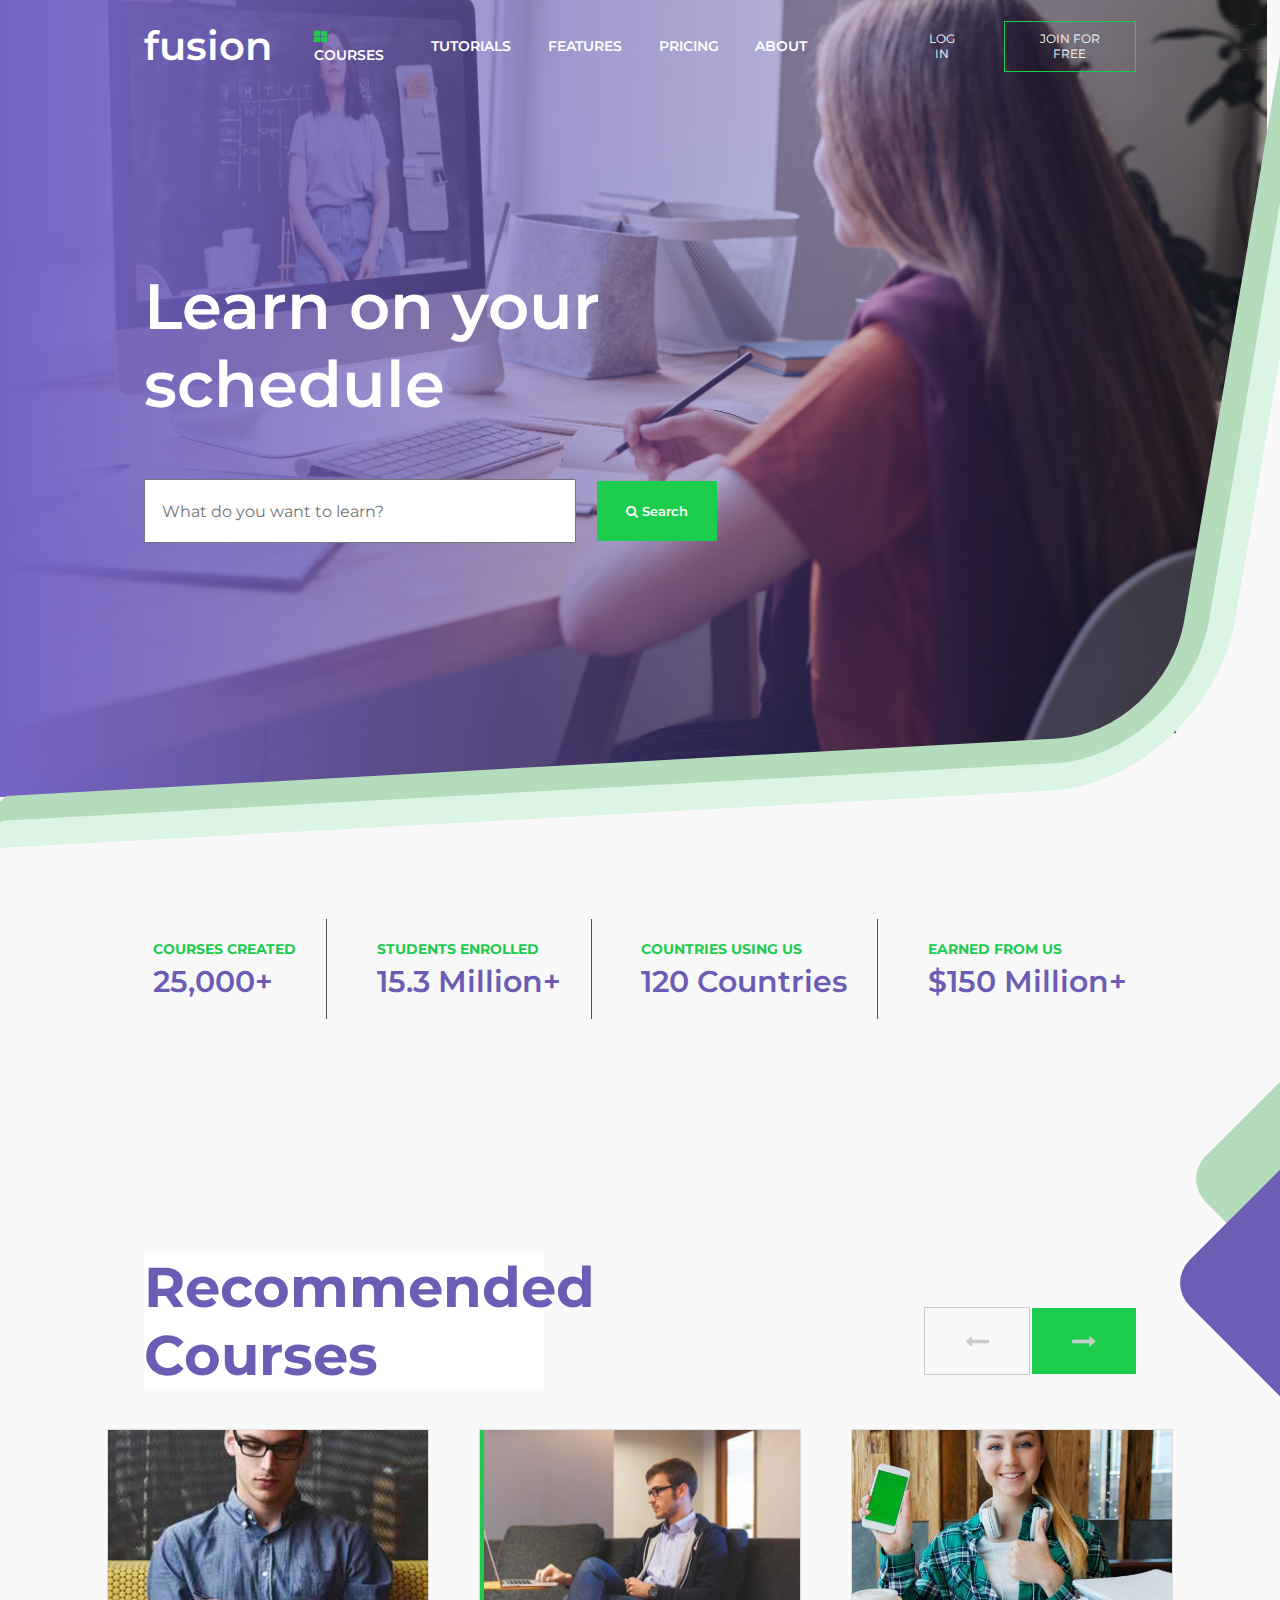
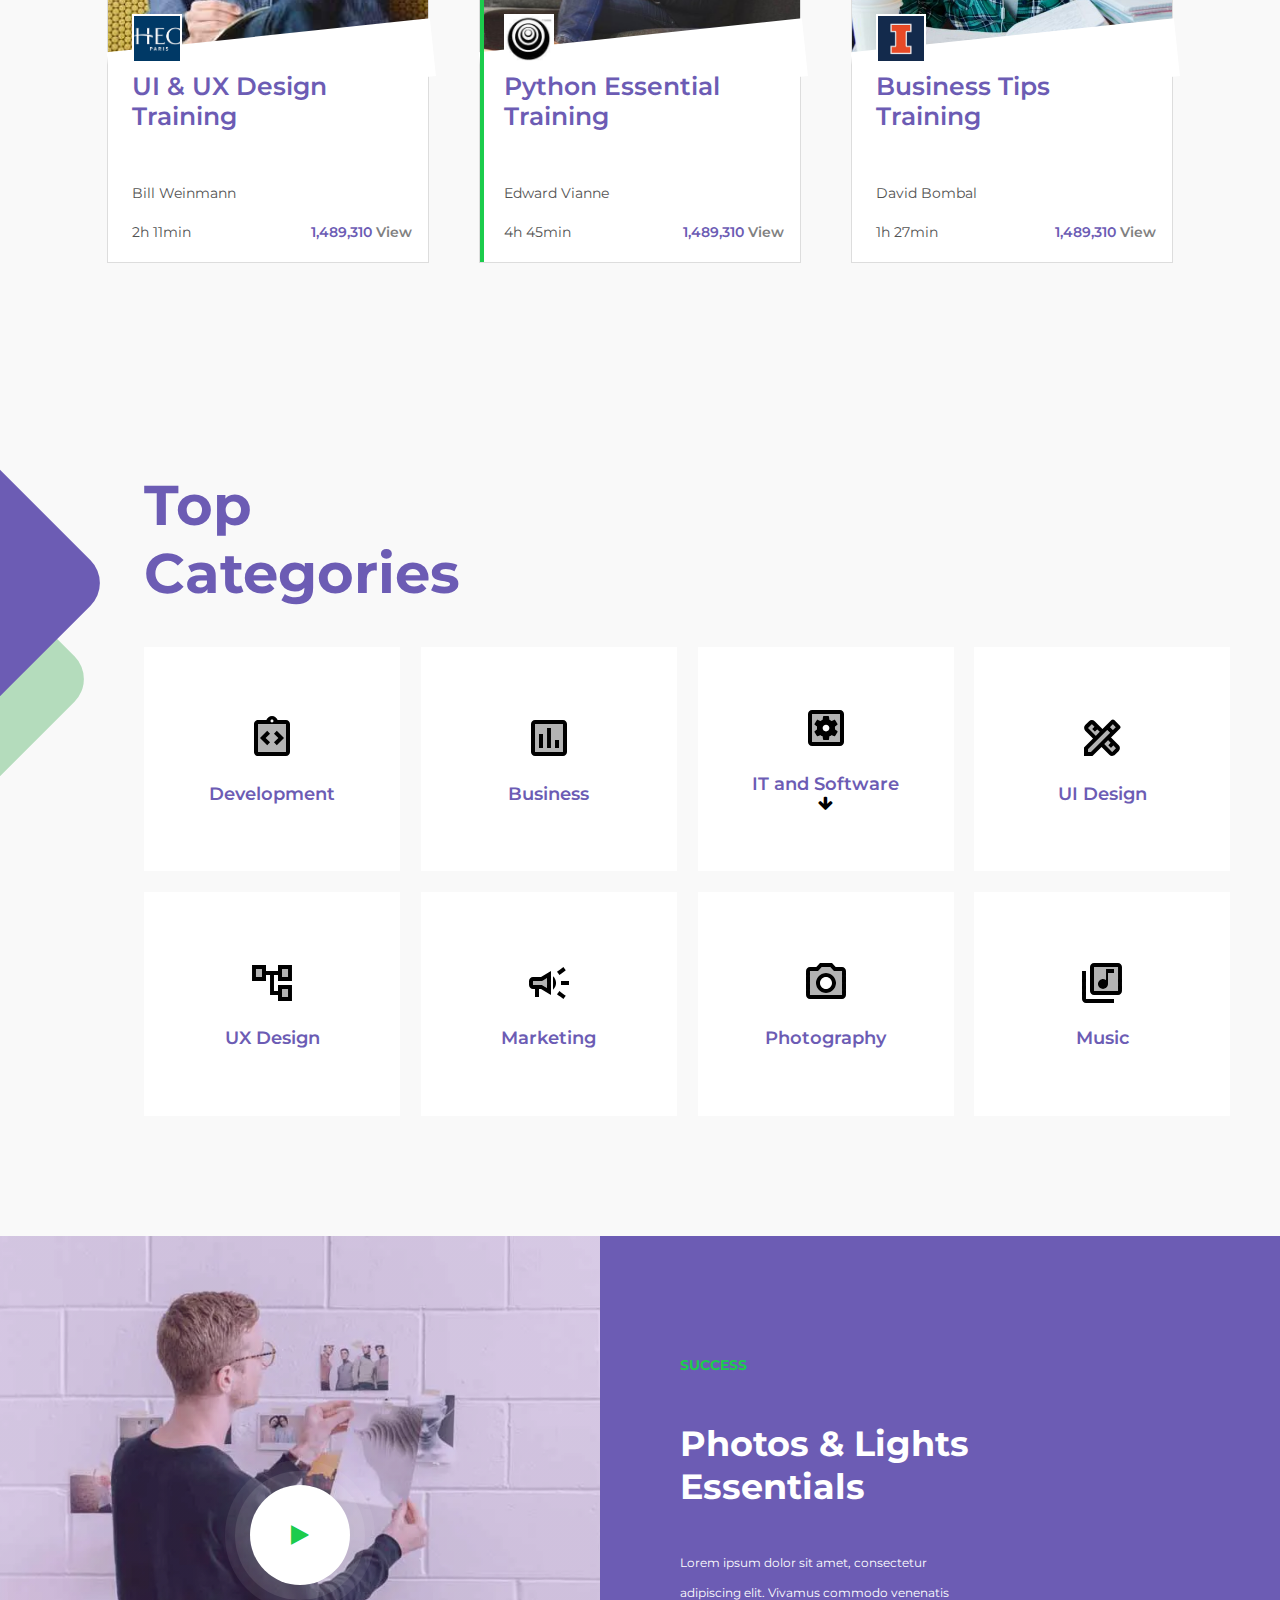
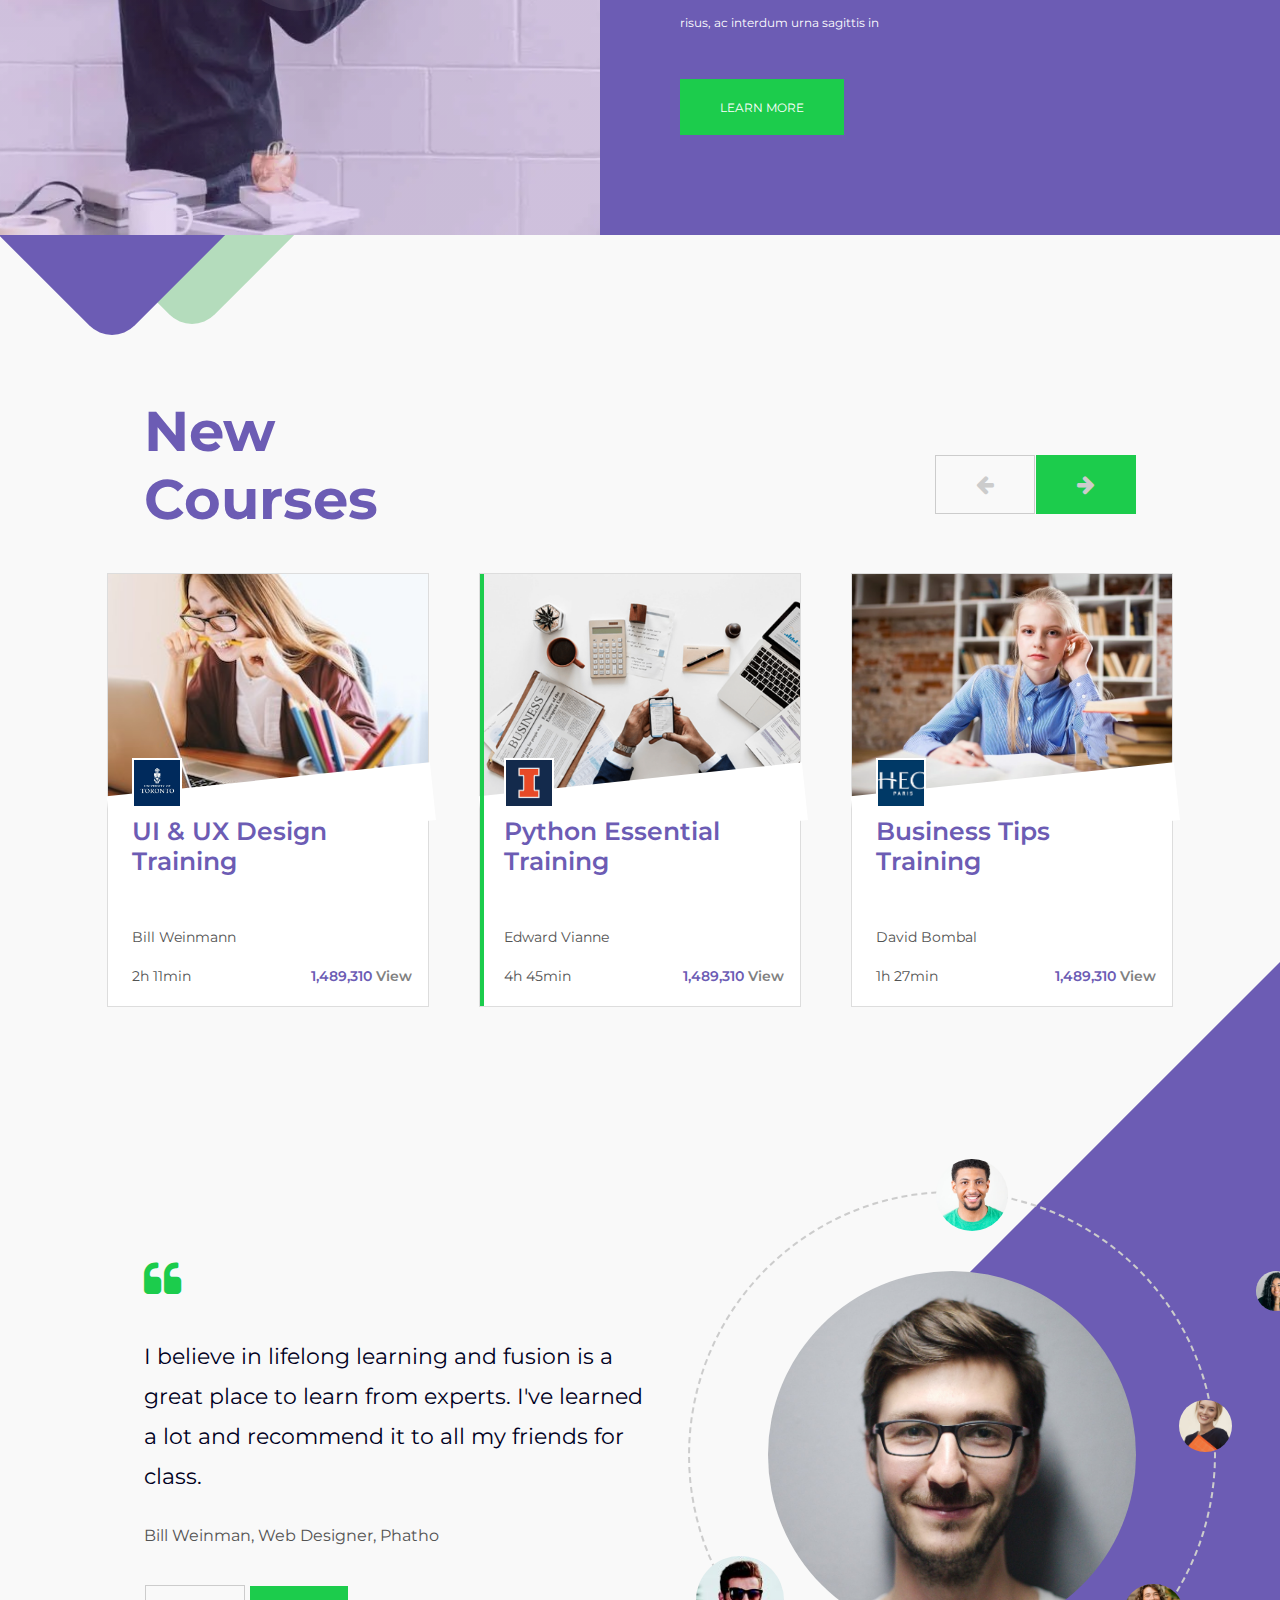
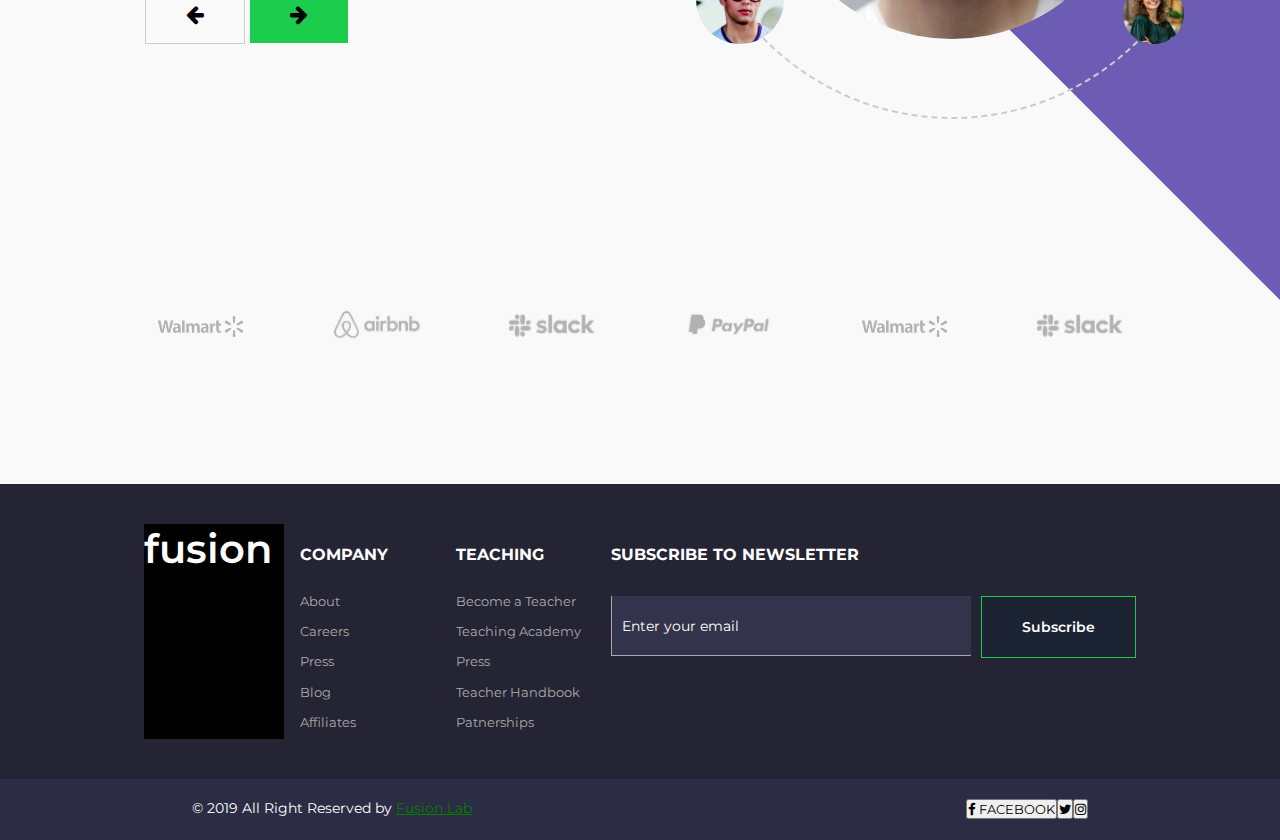
==== commit 957a7632: "feat: footer edits" ====
--- a/index.html
+++ b/index.html
@@ -326,7 +326,7 @@
                     <li>Affiliates</li>
                 </ul>
             </div>
-            <div class="footer__div3">
+            <div class="footer__div2">
                 <h3>TEACHING</h3>
                 <ul>
                     <li>Become a Teacher</li>
--- a/css/index.css
+++ b/css/index.css
@@ -15,6 +15,7 @@
     --color-white-two: rgba(249, 249, 249, 1);
     --color-black-one: #000;
     --color-purple-one: #6c5cb4;
+    --color-purple-two: #242434;
     --color-grey-one: #ccc;
     --gradient-one: linear-gradient(90deg, rgba(118, 100, 197, 1),hsla(251, 37%, 50%, 0.5), hsla(251, 37%, 50%, 0.1));
     --gradient-two: linear-gradient(90deg, rgba(153, 100, 197, 0.25), rgba(153, 100, 197, 0.25));
@@ -40,11 +41,11 @@
     /* ####################### GENERAL STYLES ###################### */
     section {
         height: fit-content;
-        padding: 2.5rem 12rem;
+        padding: 2.5rem 9rem;
     }
 
     header {
-        padding: 1.3rem 12rem;
+        padding: 1.3rem 9rem;
         /* background-color: black; */
         height: fit-content;
         position: relative;
@@ -67,7 +68,7 @@
         font-size: 1.56rem;
         width: 14rem;
     }
-    /* ####################### NAV SECTION ############### */
+/* ####################### NAV SECTION ################################ */
     nav {
         display: flex;
         /* background-color: var(--color-purple-one); */
@@ -178,7 +179,7 @@
         background-size: cover;
         background-repeat: no-repeat;
         position: absolute;
-        height: 95vh;
+        height: 50rem;
         width: 99vw;
         z-index: 2;
         top: -6rem;
@@ -218,11 +219,11 @@
         width: 110vw;
         background-color: transparent;
         position: absolute;
-        bottom: -9.5rem;
+        bottom: -10rem;
         right: -5rem;
         z-index: 2;
-        border-bottom: 110px solid var(--color-white-one);
-	    border-right: 150px solid var(--color-white-one);
+        border-bottom: 120px solid var(--color-white-two);
+	    border-right: 150px solid var(--color-white-two);
         /* border-bottom-left-radius: 6rem; */
         border-bottom-right-radius: 4rem;
 	    border-left: 25px solid transparent;
@@ -808,13 +809,13 @@
 
     /* ######################## FOOTER ################################  */
     footer {
-        background-color: #1c2434;
+        background-color: var(--color-purple-two);
     }
 
     .footer__top {
-        padding: 2.5rem 12rem;
-        display: flex;
-        margin-bottom: 2.5rem;
+        padding: 2.5rem 9rem;
+        display: flex;
+        gap: 1rem;
     }
 
     .footer__bottom {
@@ -825,74 +826,57 @@
     }
 
     .footer__div1 {
-        flex: 0.25;
+        flex: 0.2;
         color: #fff;
-        font-size: .75rem;
+        font-size: 2.5rem;
         font-weight: 600;
+        text-align: start;
+        background-color: #000;
     }
 
     .footer__div2 {
-        flex: 0.15;
-    }
-
-    .footer__div2 h3 {
+        flex: 0.2;
+    }
+
+    footer h3 {
         margin-top: 1.3rem;
         color: #fff;
-        font-size: 1.1rem;
-        margin-bottom: 1.9rem;
-    }
-
-    .footer__div2 ul {
+        font-size: 1rem;
+        width: fit-content;
+        margin-bottom: 1.4rem;
+    }
+
+    footer ul {
         color: #aaa;
         list-style: none;
         line-height: 1.9rem;
-    }
-
-    .footer__div3 {
-        flex: 0.15;
-        margin-right: 3.75rem;
-    }
-
-    .footer__div3 h3 {
-        margin-top: 1.3rem;
-        color: #fff;
-        margin-bottom: 1.9rem;
-        font-size: 1.1rem;
-    }
-
-    .footer__div3 ul {
-        color: #aaa;
-        list-style: none;
-        line-height: 1.9rem;
+        font-size: 1rem;
+    }
+    footer li {
+        font-size: 0.8rem;
     }
 
     .footer__div4 {
-        flex: 0.6;
-    }
-
-    .footer__div4 h3 {
-        margin-top: 1.3rem;
-        color: #fff;
-        margin-bottom: 1.9rem;
-        font-size: 1.1rem;
-    }
+        flex: 0.4;
+    }
+
 
     .footer__input {
         /* background-color: #302c44; */
-        padding: 0.6rem;
+        padding: 0.6rem 0;
         /* border: 1px solid #fff; */
         width: fit-content;
         display: flex;
     }
 
     .footer__input input {
-        background-color: #2c2c44;
+        background-color: #33334b;
         padding: 0.6rem;
         border: 0px;
         border-left: 1px solid #aaa;
         border-bottom: 1px solid #aaa;
         width: 22.5rem;
-        height: .75rem;
+        height: 3.75rem;
         margin-right: 0.6rem;
 
     }
@@ -906,7 +890,7 @@
     .footer__input button {
         background-color: #1c2434;
         padding: 1.3rem 2.5rem;
-        border: 1px solid green;
+        border: 1px solid var(--color-green-one);
         color: #fff;
         font-weight: 600;
         font-size: 0.9rem;
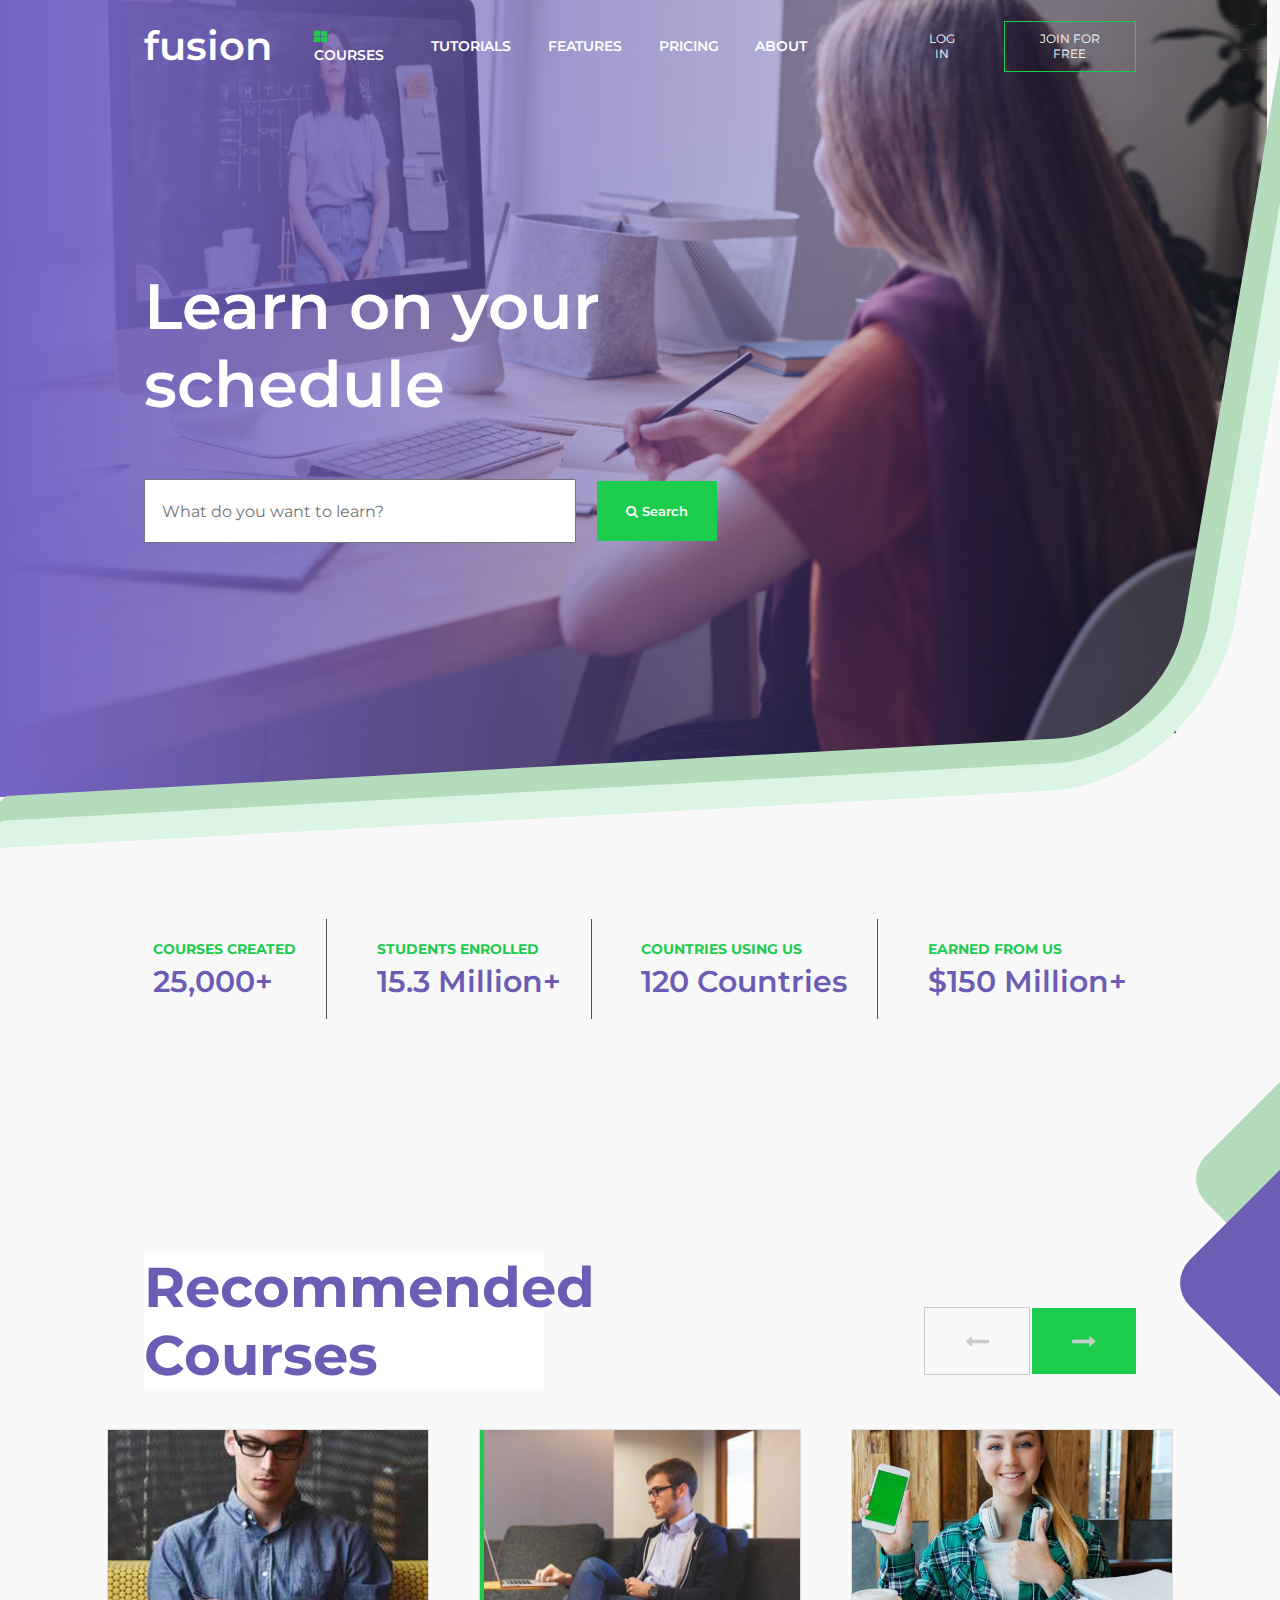
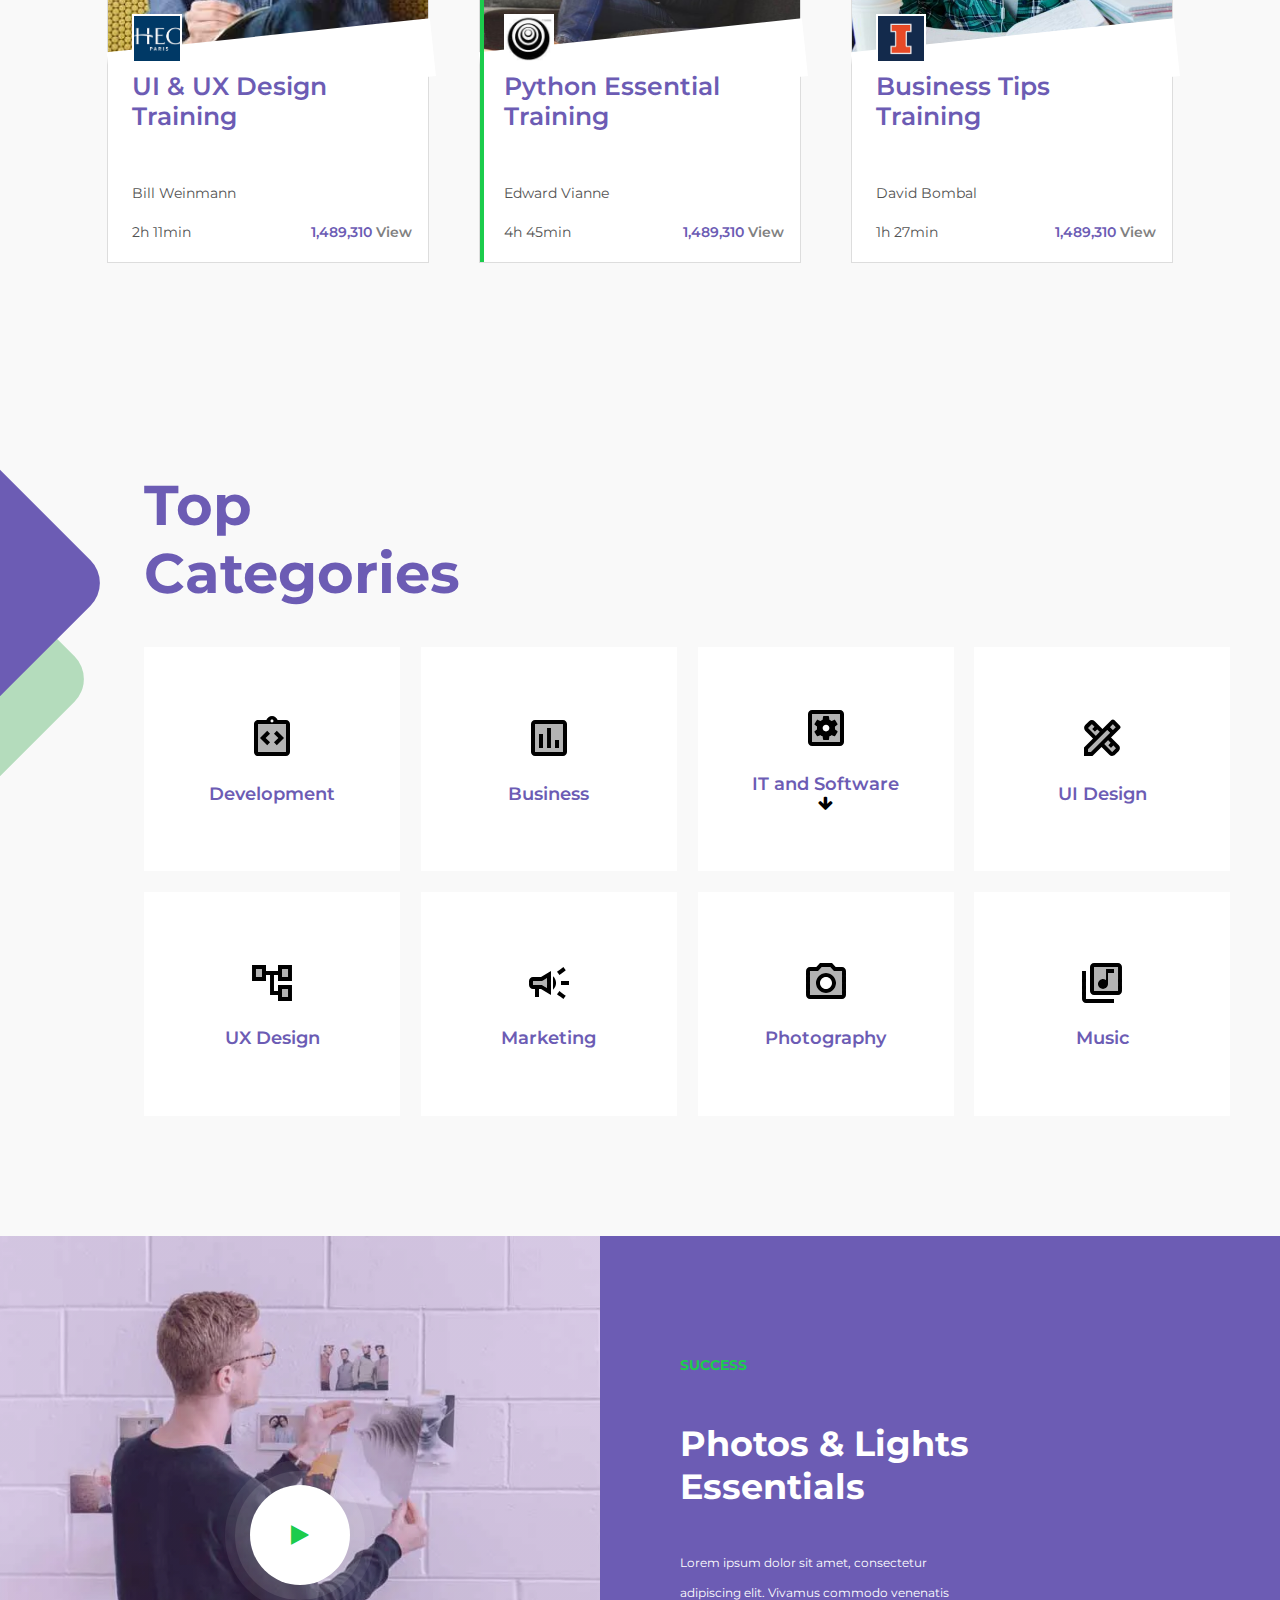
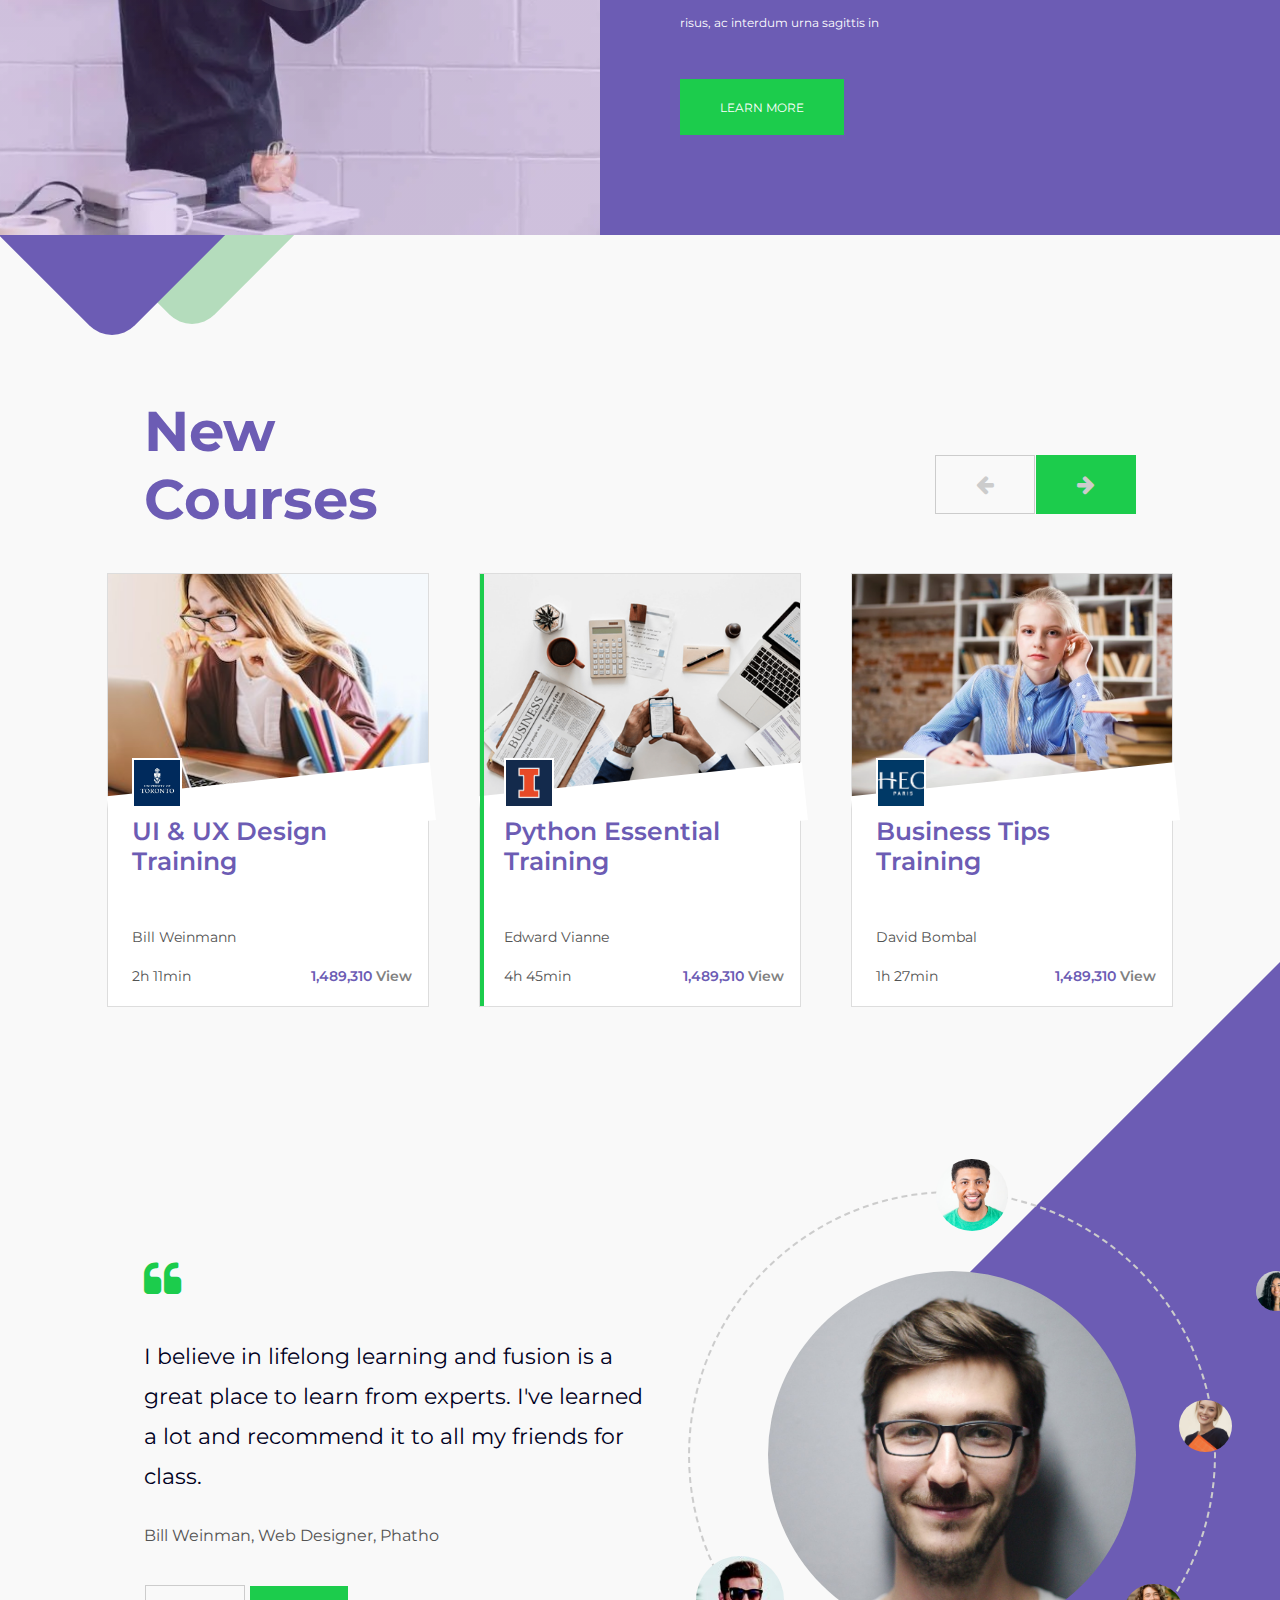
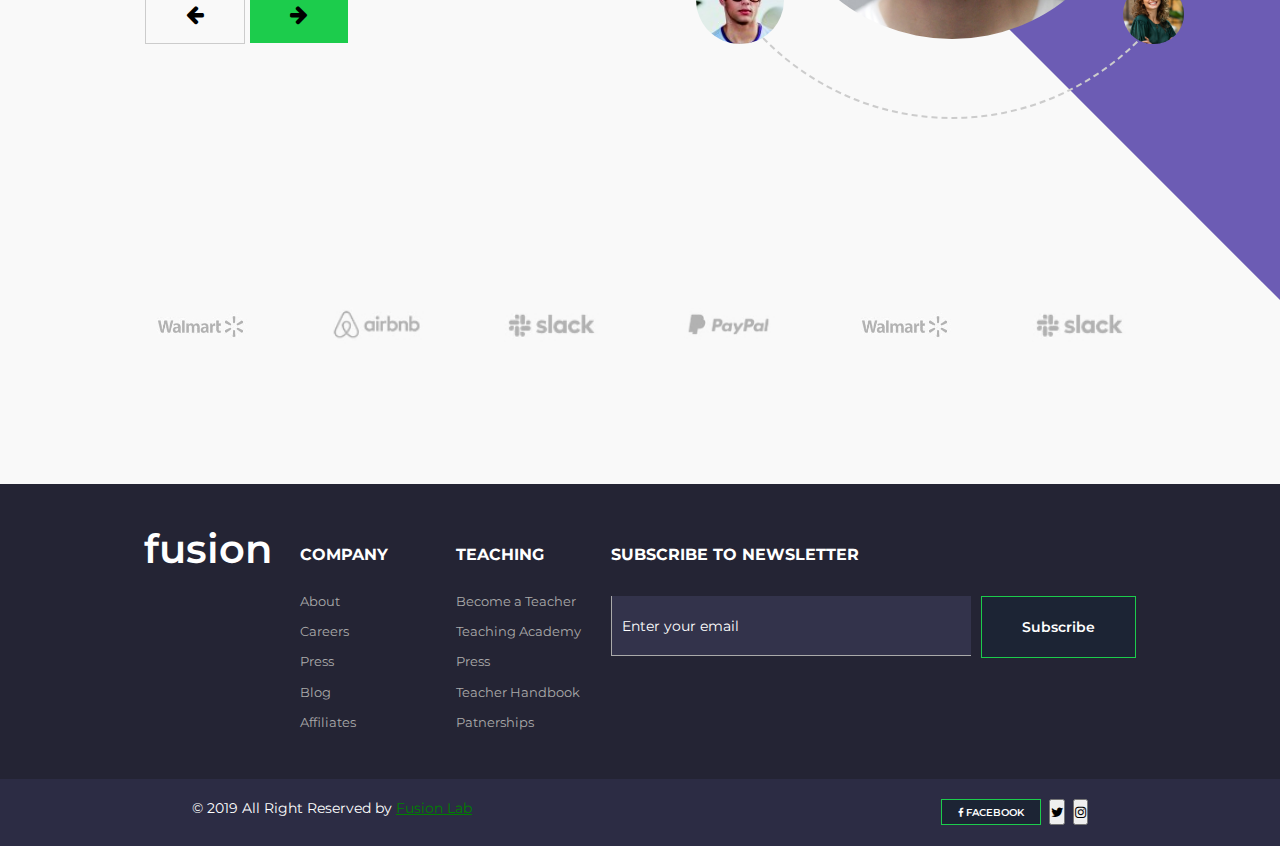
==== commit 295b2b7c: "feat: footer edits" ====
--- a/index.html
+++ b/index.html
@@ -348,9 +348,9 @@
             <div>&copy 2019 All Right Reserved by <span style="color: green; text-decoration: underline;">Fusion
                     Lab</span></div>
             <div class="footer__buttons">
-                <button><span><i class="fa fa-facebook" aria-hidden="true"></i></span> FACEBOOK</button>
-                <button><i class="fa fa-twitter" aria-hidden="true"></i></button>
-                <button><i class="fa fa-instagram" aria-hidden="true"></i></button>
+                <button class="face-button"><span><i class="fa fa-facebook" aria-hidden="true"></i></span> FACEBOOK</button>
+                <button class="other-button"><i class="fa fa-twitter" aria-hidden="true"></i></button>
+                <button class="other-button"><i class="fa fa-instagram" aria-hidden="true"></i></button>
             </div>
         </div>
     </footer>
--- a/css/index.css
+++ b/css/index.css
@@ -831,7 +831,7 @@
         font-size: 2.5rem;
         font-weight: 600;
         text-align: start;
-        background-color: #000;
+        /* background-color: #000; */
     }
 
     .footer__div2 {
@@ -904,10 +904,17 @@
     .footer__buttons {
         display: flex;
         justify-content: end;
-    }
-
+        gap: 0.5rem;
+    }
     .footer__buttons button {
-
         justify-content: end;
     }
+    .face-button{
+        background-color: #1c2434;
+        padding: 0.4rem 1rem;
+        border: 1px solid var(--color-green-one);
+        color: #fff;
+        font-weight: 600;
+        font-size: 0.6rem;
+    }
 }